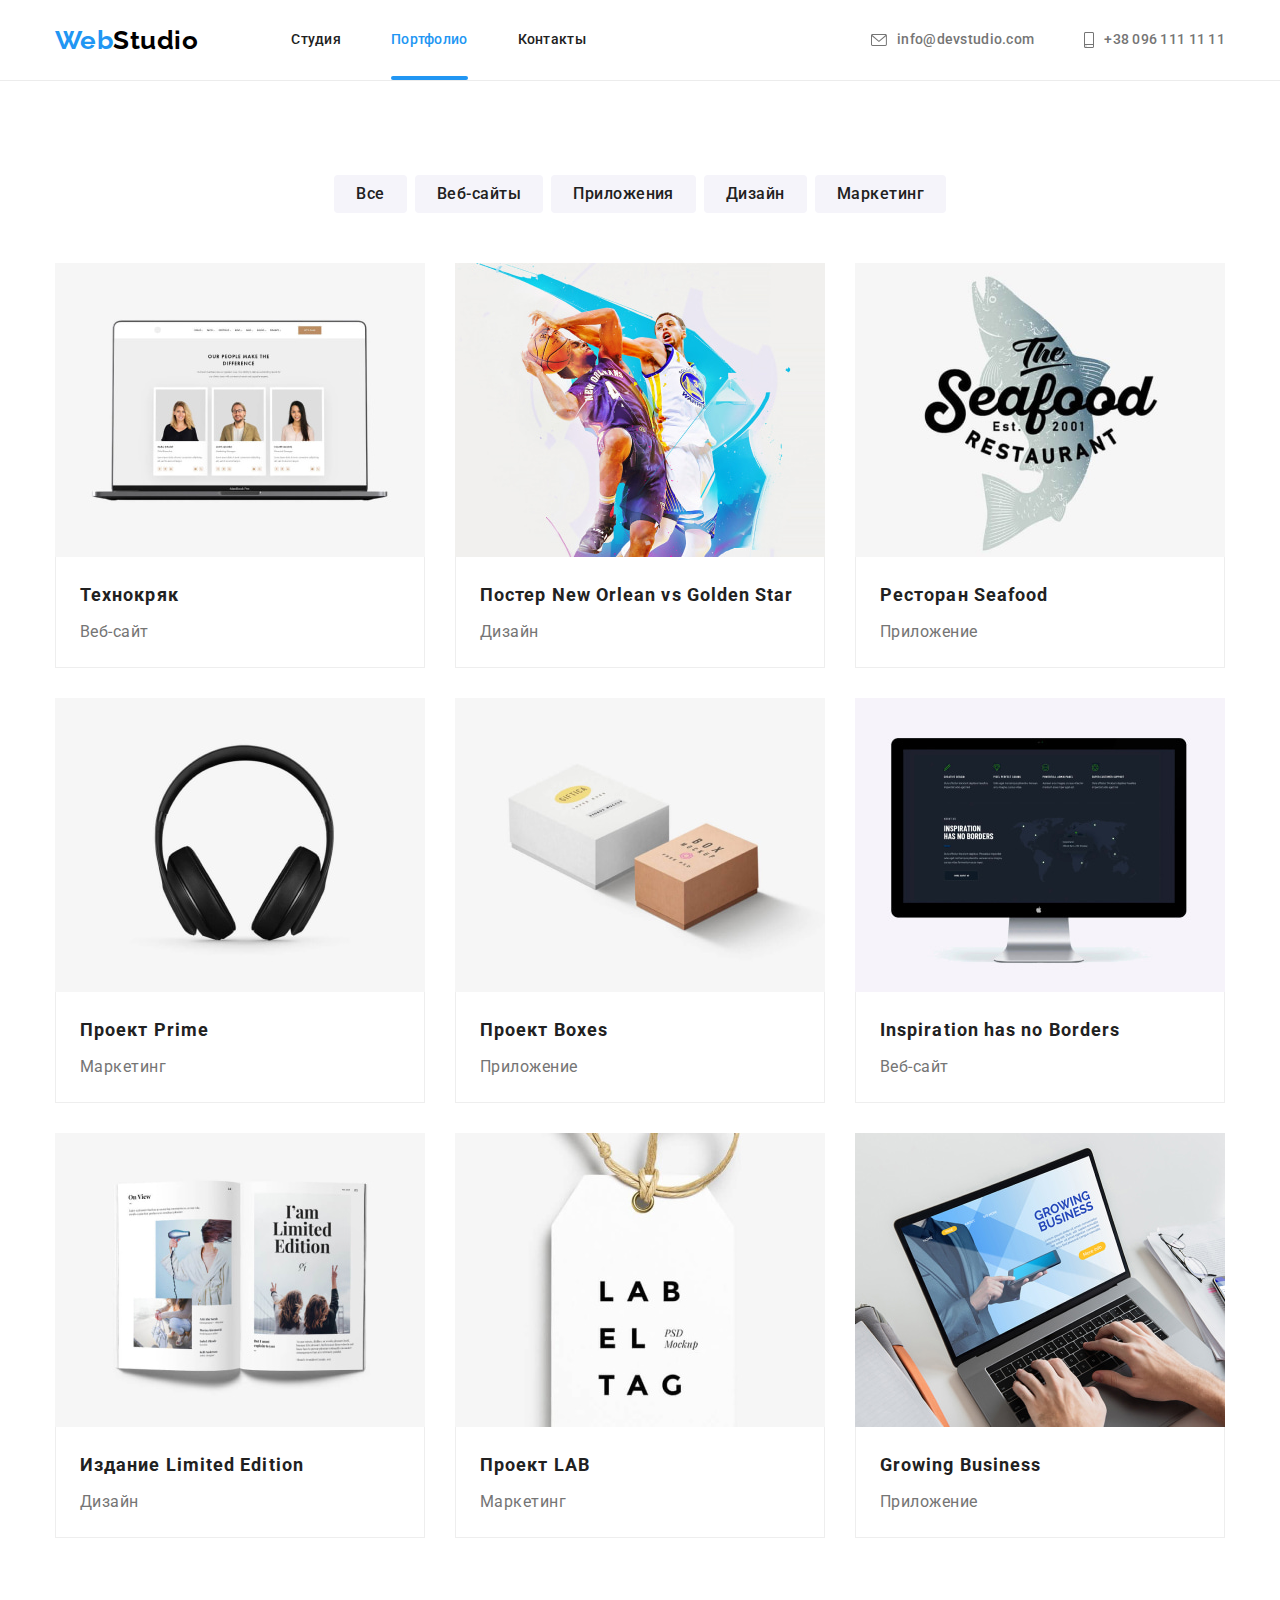
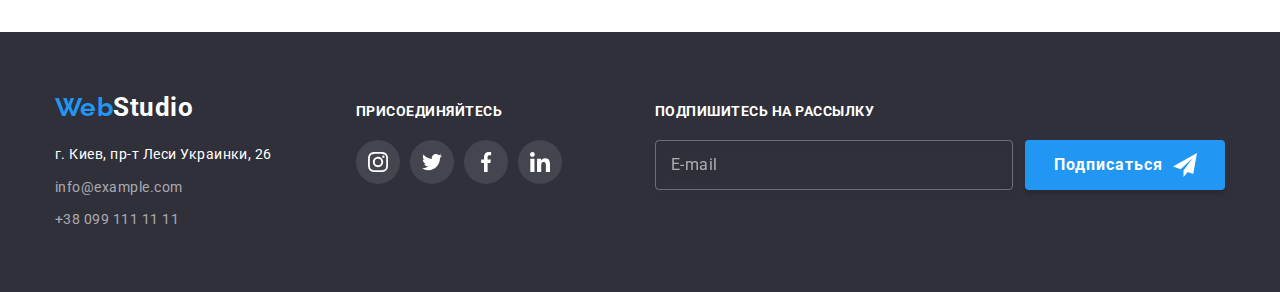
==== portfolio.html @ ecc26e5f "Initial commit" ====
<!DOCTYPE html>
<html lang="ru">

<head>
    <meta charset="UTF-8">
    <meta http-equiv="X-UA-Compatible" content="IE=edge">
    <meta name="viewport" content="width=device-width, initial-scale=1.0">
    <title>Портфолио</title>
    <link rel="preconnect" href="https://fonts.googleapis.com">
    <link rel="preconnect" href="https://fonts.gstatic.com" crossorigin>
    <link
        href="https://fonts.googleapis.com/css2?family=Raleway:wght@700&family=Roboto:wght@400;500;700;900&display=swap"
        rel="stylesheet">
    <link rel="stylesheet" href="https://cdnjs.cloudflare.com/ajax/libs/modern-normalize/1.1.0/modern-normalize.min.css">
    <link rel="stylesheet" href="./css/styles.css">
</head>

<body>
    <!-- Шапка сайта -->
<header class="page-header">
    <div class="container header-nav">
        <nav class="header-nav">
            <a class="link-logo" href="./index.html"><span class="accent-logo">Web</span><span
                    class="logo">Studio</span></a>

            <ul class="site-nav list">
                <li class="item"><a class="link" href="./index.html">Студия</a></li>
                <li class="item"><a class="link-current" href="./portfolio.html">Портфолио</a></li>
                <li class="item"><a class="link" href="">Контакты</a></li>
            </ul>
        </nav>

        <ul class="contacts-list list">
            <li class="item">
                <a class="contacts" href="mailto:info@devstudio.com"><svg class="icon-mail" width="16" height="12">
                    <use href="./images/icons.svg#mail"></use>
                </svg>info@devstudio.com</a>
            </li>
            <li class="item">
                <a class="contacts" href="tel:+380961111111"><svg class="icon-smartphone" width="10" height="16">
                    <use href="./images/icons.svg#smartphone"></use></svg>+38 096 111 11 11</a>
            </li>
        </ul>
    </div>
</header>

<main>
<section class="section">
    <div class="container">
    <h1 hidden>Портфолио</h1>
    <!-- Фильтр -->
    <ul class="filters list">
        <li class="item">
            <button type="button" class="items-btn">Все</button>
        </li>
        <li class="item">
            <button type="button" class="items-btn">Веб-сайты</button>
        </li>
        <li class="item">
            <button type="button" class="items-btn">Приложения</button>
        </li>
        <li class="item">
            <button type="button" class="items-btn">Дизайн</button>
        </li>
        <li class="item">
            <button type="button" class="items-btn">Маркетинг</button>
        </li>
    </ul>
    <!-- Портфолио -->
    <ul class="portfolio list">
    <li class="portfolio-item"> 
        <a class="portfolio-link link" href="">
            <div class="product-thumb">
          <img class="picture" src="./images/techokryak.jpg" alt="Фото команды специалистов" width="370" height="294">
          <div class="portfolio-description">
          <p class="portfolio-thumb">Ресурс предлагает комплексные предложения с разным уровнем функционала и сервисов. Все это
            позволит посетителю получить исчерпывающие сведения о компании или частном лице.</p>
        </div>
        </div>
            <div class="portfolio-part">
         <h2 class="headline">Технокряк</h2>
         <p class="list-block">Веб-сайт</p> 
        </div>
        
        </a>
    
    </li>
    
    <li class="portfolio-item">
        <a class="portfolio-link link" href="">
            <div class="product-thumb">
         <img class="picture" src="./images/poster.jpg" alt="Баскетболист пытается забрать мяч у противника" width="370" height="294">
        <div class="portfolio-description">
         <p class="portfolio-thumb">Ресурс предлагает комплексные предложения с разным уровнем функционала и сервисов. Все это
            позволит посетителю получить исчерпывающие сведения о компании или частном лице.</p>
        </div>
        </div>
        <div class="portfolio-part">
        <h2 class="headline">Постер New Orlean vs Golden Star</h2>
        <p class="list-block">Дизайн</p>
        </div>
        </a>
    </li>

    <li class="portfolio-item">
         <a class="portfolio-link link" href="">
            <div class="product-thumb">
          <img class="picture" src="./images/seafood.jpg" alt="Логотип ресторана" width="370" height="294">
        <div class="portfolio-description">
          <p class="portfolio-thumb">Ресурс предлагает комплексные предложения с разным уровнем функционала и сервисов. Все это
            позволит посетителю получить исчерпывающие сведения о компании или частном лице.</p>
        </div>
        </div>
          <div class="portfolio-part">
        <h2 class="headline">Ресторан Seafood</h2>
    <p class="list-block">Приложение</p>
    </div>
    </a>
      </li>

    <li class="portfolio-item">
       <a class="portfolio-link link" href="">
        <div class="product-thumb">
           <img class="picture" src="./images/prime.jpg" alt="Наушники" width="370" height="294">
    <div class="portfolio-description">
           <p class="portfolio-thumb">Ресурс предлагает комплексные предложения с разным уровнем функционала и сервисов. Все это
        позволит посетителю получить исчерпывающие сведения о компании или частном лице.</p>
    </div>
    </div>
    <div class="portfolio-part">
    <h2 class="headline">Проект Prime</h2>
    <p class="list-block">Маркетинг</p>
    </div>
    </a>
    </li>

    <li class="portfolio-item">
       <a class="portfolio-link link" href="">
            <div class="product-thumb">
           <img class="picture" src="./images/boxes.jpg" alt="Две коробки белая и коричневая" width="370" height="294">
    <div class="portfolio-description">
           <p class="portfolio-thumb">Ресурс предлагает комплексные предложения с разным уровнем функционала и сервисов. Все это
        позволит посетителю получить исчерпывающие сведения о компании или частном лице.</p>
    </div>
    </div>
           <div class="portfolio-part">
    <h2 class="headline">Проект Boxes</h2>
    <p class="list-block">Приложение</p>
    </div>
    </a>
    </li>

    <li class="portfolio-item">
       <a class="portfolio-link link" href="">
        <div class="product-thumb">
        <img class="picture" src="./images/inspiration.jpg" alt="Монитор компьютера" width="370" height="294">
        <div class="portfolio-description">
        <p class="portfolio-thumb">Ресурс предлагает комплексные предложения с разным уровнем функционала и сервисов. Все это
            позволит посетителю получить исчерпывающие сведения о компании или частном лице.</p>
        </div>
        </div>
        <div class="portfolio-part">
        <h2 class="headline">Inspiration has no Borders</h2>
    <p class="list-block">Веб-сайт</p>
    </div>
    </a>
    </li>

    <li class="portfolio-item">
      <a class="portfolio-link link" href="">
        <div class="product-thumb">
    <img class="picture" src="./images/edition.jpg" alt="Разворот журнала ограниченного тиража" width="370" height="294">
    <div class="portfolio-description">
    <p class="portfolio-thumb">Ресурс предлагает комплексные предложения с разным уровнем функционала и сервисов. Все это
        позволит посетителю получить исчерпывающие сведения о компании или частном лице.</p>
    </div>
    </div>
    <div class="portfolio-part">
    <h2 class="headline">Издание Limited Edition</h2>
    <p class="list-block">Дизайн</p>
    </div>
    </a>
    </li>

    <li class="portfolio-item">
         <a class="portfolio-link link" href="">
        <div class="product-thumb">
          <img class="picture" src="./images/lab.jpg" alt="Бирка с названием проекта" width="370" height="294">
          <div class="portfolio-description">
          <p class="portfolio-thumb">Ресурс предлагает комплексные предложения с разным уровнем функционала и сервисов. Все это
            позволит посетителю получить исчерпывающие сведения о компании или частном лице.</p>
        </div>
        </div>
          <div class="portfolio-part">
          <h2 class="headline">Проект LAB</h2>
          <p class="list-block">Маркетинг</p>
        </div>
       </a>
    </li>

    <li class="portfolio-item">
       <a class="portfolio-link link" href="">
            <div class="product-thumb">
           <img class="picture" src="./images/business.jpg" alt="Работа с ноутбуком" width="370" height="294">
    <div class="portfolio-description">
           <p class="portfolio-thumb">Ресурс предлагает комплексные предложения с разным уровнем функционала и сервисов. Все это
        позволит посетителю получить исчерпывающие сведения о компании или частном лице.</p>
    </div>
    </div>
           <div class="portfolio-part">
           <h2 class="headline">Growing Business</h2>
    <p class="list-block">Приложение</p>
    </div>
    </a>
    </li>
</ul>
</div>
</section>
</main>

    <!--Футер-->
<footer class="footer">
    <div class="footer-list container">
        <div class="footer-nav">
            <a class="link-logo logotype" href="./index.html"><span class="accent-logo">Web</span><span
                    class="footer-logo">Studio</span></a>

            <address class="location">
                <p class="address">г. Киев, пр-т Леси Украинки, 26</p>
                <ul class="footer-item list">
                    <li class="item">
                        <a class="footer-contacts" href="mailto:info@example.com">info@example.com</a>
                    </li>
                    <li class="item">
                        <a class="footer-contacts" href="tel:+380991111111">+38 099 111 11 11</a>
                    </li>
                </ul>
            </address>
        </div>
        <div class="footer-icon">
            <h3 class="page-subtitle more">Присоединяйтесь</h3>
            <ul class="socials-footer list">
                <li class="item"><a class="icon-link" href=""><svg class="icon" width="20" height="20">
                            <use href="./images/icons.svg#instagram"></use>
                        </svg></a></li>
                <li class="item"><a class="icon-link" href=""><svg class="icon" width="20" height="20">
                            <use href="./images/icons.svg#twitter"></use>
                        </svg></a></li>
                <li class="item"><a class="icon-link" href=""><svg class="icon" width="20" height="20">
                            <use href="./images/icons.svg#facebook"></use>
                        </svg></a></li>
                <li class="item"><a class="icon-link" href=""><svg class="icon" width="20" height="20">
                            <use href="./images/icons.svg#linkedin"></use>
                        </svg></a></li>
            </ul>
        </div>
        <div>
            <h3 class="page-subtitle more">Подпишитесь на рассылку</h3>
            <form class="subscribe-form">
                <label for="mail"></label>
                <input class="subscribe-input" type="email" name="email" id="mail" placeholder="E-mail">
                <button class="btn-subscribe" type="submit">Подписаться<svg class="icon-send" width="24" height="24">
                        <use href="./images/icons.svg#send"></use>
                    </svg></button>
            </form>
        </div>
    </div>
</footer>

</body>
</html>
---- css/styles.css ----
:root {
  /* Цвета макета */
  --primary-text-color: #757575;
  --accent-color: #2196f3;
  --logo-color: #000000;
  --secondary-color: #212121;
  --primary-white-color: #ffffff;
  --contacts-color: rgba(255, 255, 255, 0.6);
  --bgc-btn: #188ce8;
  --color-bg-btn-section: #f5f4fa;
  --color-bg: #2f303a;
  --color-border-header: #ececec;
  --portfolio-card-border: #eeeeee;
  --gradient-hero: rgba(47, 48, 58, 0.4);
  --bgc-hero: #c4c4c4;
  --color-icons: #afb1b8;
  --bgc-footer-icon: rgba(255, 255, 255, 0.1);
  --works-list-overlay: rgba(47, 48, 58, 0.8);
  --backdrop: rgba(0, 0, 0, 0.2);
  --portfolio-overlay: rgba(33, 150, 243, 0.9);
  --cubic: cubic-bezier(0.4, 0, 0.2, 1);
  --btn-border: rgba(0, 0, 0, 0.1);
  --color-placeholder: rgba(117, 117, 117, 0.5);
  /* Шрифты макета */
  --primary-font: Roboto, sans-serif;
  --secondary-font: Raleway, sans-serif;
}

body {
  background-color: var(--primary-white-color);
  color: var(--primary-text-color);
  font-family: var(--primary-font);
  letter-spacing: 0.03em;
}

.list {
  padding: 0;
  margin: 0;

  list-style: none;
}

h1,
h2,
h3,
h4,
h5,
h6,
p,
ul {
  margin-top: 0;
}

.container {
  width: 1200px;
  padding-left: 15px;
  padding-right: 15px;

  margin-left: auto;
  margin-right: auto;
}

.header-nav {
  display: flex;
  align-items: center;
}

.section {
  padding-top: 94px;
  padding-bottom: 94px;
}
/* рамка для шапки страницы */
.page-header {
  border-bottom: 1px solid var(--color-border-header);
}

/* Логотип в шапке */
.accent-logo,
.logo {
  color: var(--accent-color);
  font-family: var(--secondary-font);
  font-weight: 700;
  font-size: 26px;
  line-height: 1.19;

  transition: color 250ms var(--cubic);
}

.accent-logo:hover,
.accent-logo:focus {
  color: var(--logo-color);
}

.logo {
  color: var(--logo-color);
}

.logo:hover,
.logo:focus {
  color: var(--accent-color);
}

.link-logo,
.link {
  text-decoration: none;
}

/* Навигация сайта */
.site-nav {
  display: flex;
  margin-left: 93px;
}

.site-nav .item:not(:last-child) {
  margin-right: 50px;
}

.site-nav .link,
.site-nav .link-current {
  display: block;
  padding-top: 32px;
  padding-bottom: 32px;

  transition: color 250ms var(--cubic);
}

.site-nav .link,
.site-nav .link-current,
.contacts {
  color: var(--secondary-color);

  font-weight: 500;
  font-size: 14px;
  line-height: 1.14;
  letter-spacing: 0.02em;
  text-decoration: none;
}

.site-nav .link:hover,
.site-nav .link:focus {
  color: var(--accent-color);
}

.site-nav .link-current {
  color: var(--accent-color);
}

.site-nav .link-current:hover,
.site-nav .link-current:focus {
  color: var(--secondary-color);
}

.link-current {
  position: relative;
}
.link-current::after {
  content: '';
  position: absolute;
  left: 0;
  bottom: 0;

  width: 100%;
  height: 4px;
  background-color: var(--accent-color);
  border-radius: 2px;
}

/* Контакты */
.contacts-list {
  display: flex;
  margin-left: auto;
}

.contacts-list .item:not(:last-child) {
  margin-right: 50px;
}

.contacts {
  display: flex;
  align-items: center;
  padding-top: 32px;
  padding-bottom: 32px;

  color: var(--primary-text-color);

  transition: color 250ms var(--cubic);
}

.contacts:hover,
.contacts:focus {
  color: var(--accent-color);
  fill: var(--accent-color);
}

.icon-mail,
.icon-smartphone {
  margin-right: 10px;
  fill: currentColor;
}

/* Герой */

.hero {
  max-width: 1600px;
  height: 600px;
  margin-left: auto;
  margin-right: auto;
  background-image: linear-gradient(
      to right,
      var(--gradient-hero),
      var(--gradient-hero)
    ),
    url('../images/hero.jpg');
  background-repeat: no-repeat;
  background-position: center;
  background-size: cover;

  padding-top: 200px;
  padding-bottom: 200px;
  text-align: center;
  background-color: var(--bgc-hero);
}

.page-caption {
  margin-bottom: 30px;

  color: var(--primary-white-color);
  font-weight: 900;
  font-size: 44px;
  line-height: 1.36;
  text-align: center;
  letter-spacing: 0.06em;
  text-transform: uppercase;
}

/* Кнопки*/
.primary-button,
.btn-subscribe,
.btn-send {
  display: inline-block;
  min-width: 200px;
  border: 0;
  padding: 10px 32px;
  box-shadow: 0px 4px 4px rgba(0, 0, 0, 0.15);
  border-radius: 4px;
  color: var(--primary-white-color);

  font-family: var(--primary-font);
  font-weight: 700;
  font-size: 16px;
  line-height: 1.88;
  letter-spacing: 0.06em;
  background-color: var(--accent-color);
  cursor: pointer;

  transition: background-color 250ms var(--cubic);
}

.primary-button:hover,
.primary-button:focus,
.btn-subscribe:hover,
.btn-subscribe:focus,
.btn-send:hover,
.btn-send:focus {
  background-color: var(--bgc-btn);
}

.btn-subscribe,
.btn-send {
  display: flex;
  align-items: center;
  justify-content: center;

  padding: 10px 28px 10px 29px;
}

.btn-send {
  padding: 10px 55px 10px 56px;
  margin-right: auto;
  margin-left: auto;
}

.icon-send {
  margin-left: 10px;
}
/* Модальное окно */
.backdrop {
  position: fixed;
  top: 0;
  left: 0;
  width: 100%;
  height: 100%;
  background-color: var(--backdrop);
  opacity: 1;

  transition: opacity 250ms var(--cubic);
}

.backdrop.is-hidden {
  opacity: 0;
  pointer-events: none;
  visibility: hidden;
  transition: opacity 250ms var(--cubic);
}

.backdrop.is-hidden .modal {
  transform: translate(-50%, -50%) scale(0.5);
}

.modal {
  position: absolute;
  top: 50%;
  left: 50%;
  padding: 40px;
  min-width: 528px;
  min-height: 581px;
  background-color: var(--primary-white-color);
  box-shadow: 0px 1px 3px rgba(0, 0, 0, 0.12), 0px 1px 1px rgba(0, 0, 0, 0.14),
    0px 2px 1px rgba(0, 0, 0, 0.2);
  border-radius: 4px;

  visibility: visible;
  transform: translate(-50%, -50%) scale(1);
  transition: transform 250ms var(--cubic);
}

.btn-close {
  position: absolute;
  top: 8px;
  right: 8px;
  display: flex;
  background-color: var(--primary-white-color);
  padding: 5px;
  border: 1px solid var(--btn-border);
  border-radius: 50%;
  cursor: pointer;
  fill: var(--logo-color);
  transition: fill 250ms var(--cubic);
}
.btn-close:hover,
.btn-close:focus {
  fill: var(--accent-color);
}
/* Форма в модальном  окне */

.modal-title {
  margin-bottom: 12px;
  font-weight: 700;
  font-size: 20px;
  line-height: 1.15;
  text-align: center;
  color: var(--secondary-color);
}
.form {
  width: 448px;
  margin-left: auto;
  margin-right: auto;
}
.form-input,
.comment {
  padding: 10px 11px 10px 41px;
  border: 1px solid rgba(33, 33, 33, 0.2);
  border-radius: 4px;
  outline: none;

  transition: border-color 250ms var(--cubic);
}
.comment {
  resize: none;
  padding: 12px 16px;
}

.comment::placeholder {
  font-size: 12px;
  line-height: 1.17;
  letter-spacing: 0.01em;
  color: var(--color-placeholder);
}

.form-field {
  position: relative;
  display: flex;
  flex-direction: column;
  margin-bottom: 10px;
}

.form .form-field:nth-child(4) {
  margin-bottom: 20px;
}
.icon-modal {
  position: absolute;
  top: 50%;
  left: 12px;
  fill: var(--secondary-color);
  transition: fill 250ms var(--cubic);
}

.form-input:focus ~ .icon-modal {
  fill: var(--accent-color);
}

.form-input:focus,
.comment:focus {
  border-color: var(--accent-color);
}
.form-label {
  margin-bottom: 4px;
  font-size: 12px;
  line-height: 1.17;
  letter-spacing: 0.01em;
}

.form-check {
  margin-bottom: 30px;
  font-size: 14px;
  line-height: 1.71;
}
.link-contract {
  color: var(--accent-color);
  margin-left: 4px;
}

/* Оформление чекбокса */
.checkbox {
  width: 1px;
  height: 1px;
  margin: -1px;
  border: 0;
  padding: 0;
  clip: rect(0 0 0 0);
  overflow: hidden;
}

.check-bgc {
  display: inline-block;
  width: 16px;
  height: 15px;
  margin-right: 7px;
  border: 2px solid var(--secondary-color);
  border-radius: 2px;
  transition: background-color 250ms var(--cubic);
}
.label-check {
  position: relative;
  display: flex;
  align-items: center;
  justify-content: center;
  cursor: pointer;
}
.icon-check {
  position: absolute;
  top: 4px;
  left: 10px;
  visibility: hidden;
}

.checkbox:checked + .check-bgc {
  border-color: var(--accent-color);
  background-color: var(--accent-color);
  border-radius: 2px;
}

.checkbox:checked ~ .icon-check {
  visibility: visible;
}
/* Наши особенности */
.feature-list {
  display: flex;
}
.feature-list > .item {
  width: 270px;
}
.icon-list {
  display: flex;
  align-items: center;
  justify-content: center;
  width: 270px;
  height: 120px;

  background-color: var(--color-bg-btn-section);
  margin-bottom: 30px;
}
.feature-list .item:not(:last-child) {
  margin-right: 30px;
}

.page-subtitle,
.thumb {
  margin-bottom: 10px;

  color: var(--secondary-color);
  font-weight: 700;
  font-size: 14px;
  line-height: 1.14;
  text-transform: uppercase;
}

.text {
  margin-top: 0;
  margin-bottom: 0;

  font-size: 14px;
  line-height: 1.71;
}

/* Наша сфера деятельности */
.works {
  padding-top: 0;
}

.works-list {
  display: flex;
}

.works-list .item:not(:last-child) {
  margin-right: 30px;
}

.images {
  display: block;
  width: 100%;
}

.page-subject {
  margin-bottom: 50px;

  color: var(--secondary-color);

  font-weight: 700;
  font-size: 36px;
  line-height: 1.17;
  text-align: center;
}

.works-list > .item {
  position: relative;
}
.work-desc {
  display: inline-block;
  content: '';
  position: absolute;
  bottom: 0;
  left: 0;
  width: 100%;
  min-height: 70px;
  background-color: var(--works-list-overlay);
}

.thumb {
  position: absolute;
  bottom: 27px;
  left: 0;
  right: 0;
  margin-bottom: 0;
  color: var(--primary-white-color);
  text-align: center;
}
/* Наша команда */
.team-list {
  display: flex;
}
.team-list > .item {
  box-shadow: 0px 1px 3px rgba(0, 0, 0, 0.12), 0px 1px 1px rgba(0, 0, 0, 0.14),
    0px 2px 1px rgba(0, 0, 0, 0.2);
  border-radius: 0px 0px 4px 4px;
  background-color: var(--primary-white-color);
}

.team-list .item:not(:last-child) {
  margin-right: 30px;
}

.photo {
  display: block;
  width: 100%;
}

.team {
  background-color: var(--color-bg-btn-section);
}

.section-team {
  margin-bottom: 10px;
  color: var(--secondary-color);

  font-weight: 500;
  font-size: 16px;
  line-height: 1.19;
  text-align: center;
}

.aside-team {
  font-size: 16px;
  line-height: 1.19;
  text-align: center;
}

.team-card {
  padding-top: 30px;
  padding-bottom: 30px;
}

.social-link {
  display: flex;
  align-items: center;
  justify-content: center;
}

.social-link .item:not(:last-child) {
  margin-right: 10px;
}

.socials {
  display: flex;
  align-items: center;
  justify-content: center;
  width: 44px;
  height: 44px;
  border-radius: 50%;
  background-color: var(--primary-white-color);
  color: var(--color-icons);

  transition: color 250ms var(--cubic), background-color 250ms var(--cubic);
}

.socials:hover,
.socials:focus {
  color: var(--primary-white-color);
  background-color: var(--accent-color);
}
.social-icon {
  fill: currentColor;
}
/* Клиенты */
.clients {
  display: flex;
}
.clients-item:not(:last-child) {
  margin-right: 30px;
}

.client-link {
  display: flex;
  align-items: center;
  justify-content: center;
  width: 170px;
  height: 92px;
  border: 1px solid var(--color-icons);
  border-radius: 4px;
  color: var(--color-icons);

  transition: color 250ms var(--cubic), border 250ms var(--cubic);
}

.client-link:hover,
.client-link:focus {
  color: var(--accent-color);
  border: 1px solid var(--accent-color);
}
.client-logo {
  fill: currentColor;
}

/* Футер */
.footer-list {
  display: flex;
  align-items: baseline;
}

/* Логотип в футере */
.footer {
  padding-top: 60px;
  padding-bottom: 60px;

  background-color: var(--color-bg);
}

.logotype {
  display: inline-block;
  margin-bottom: 20px;
}

.footer-logo {
  color: var(--primary-white-color);

  font-weight: 700;
  font-size: 26px;
  line-height: 1.19;

  transition: color 250ms var(--cubic);
}

.footer-logo:hover,
.footer-logo:focus {
  color: var(--accent-color);
}

/* Адрес */
.location {
  margin-right: 70px;
  min-width: 231px;
  color: var(--primary-white-color);
  font-style: normal;
  font-size: 14px;
  line-height: 1.71;
}
.address {
  margin-bottom: 9px;
}

/* Почта и телефон */
.footer-item .item:not(:last-child) {
  margin-bottom: 9px;
}

.footer-contacts {
  color: var(--contacts-color);
  font-style: normal;
  font-size: 14px;
  line-height: 1.71;
  text-decoration: none;

  transition: color 250ms var(--cubic);
}

.footer-contacts:hover,
.footer-contacts:focus {
  color: var(--accent-color);
}

/* Соцсети в футере */

.more {
  color: var(--primary-white-color);
  margin-bottom: 20px;
}
.socials-footer {
  display: flex;
  align-items: center;
  justify-content: center;
}
.socials-footer .item:not(:last-child) {
  margin-right: 10px;
}
.socials-footer .item {
  margin-right: 93px;
}
.icon-link {
  display: flex;
  align-items: center;
  justify-content: center;
  width: 44px;
  height: 44px;
  border-radius: 50%;
  background-color: var(--bgc-footer-icon);
  color: var(--primary-white-color);

  transition: background-color 250ms var(--cubic);
}
.icon-link:hover,
.icon-link:focus {
  background-color: var(--accent-color);
}

.icon {
  fill: currentColor;
}

/* Форма подписки на рассылку  */
.subscribe-form {
  display: flex;
  align-items: center;
  justify-content: center;
}

.subscribe-input {
  width: 358px;
  padding: 14px 15px;
  margin-right: 12px;
  border: 1px solid rgba(255, 255, 255, 0.3);
  filter: drop-shadow(0px 4px 4px rgba(0, 0, 0, 0.15));
  border-radius: 4px;
  background-color: transparent;
  outline: none;

  transition: border-color 250ms var(--cubic);
}
.subscribe-input:focus {
  border-color: var(--accent-color);
}
.subscribe-input,
.subscribe-input::placeholder {
  font-size: 16px;
  line-height: 1.25;
  color: var(--contacts-color);
  letter-spacing: 0.03em;
}

/* Страница Портфолио */
/* Фильтр*/
.filters {
  display: flex;
  justify-content: center;
  margin-bottom: 50px;
}

.filters .item:not(:last-child) {
  margin-right: 8px;
}

.items-btn {
  display: inline-block;
  padding: 6px 22px;
  min-width: 73px;
  border: 0;
  border-radius: 4px;

  color: var(--secondary-color);
  background-color: var(--color-bg-btn-section);
  font-family: inherit;
  font-weight: 500;
  font-size: 16px;
  line-height: 1.62;
  letter-spacing: 0.03em;
  cursor: pointer;

  transition: background-color 250ms var(--cubic), color 250ms var(--cubic),
    box-shadow 250ms var(--cubic);
}

.items-btn:hover,
.items-btn:focus {
  color: var(--primary-white-color);
  background-color: var(--bgc-btn);
  box-shadow: 0px 3px 1px rgba(0, 0, 0, 0.1), 0px 1px 2px rgba(0, 0, 0, 0.08),
    0px 2px 2px rgba(0, 0, 0, 0.12);
}

/* Контент портфолио */

.portfolio {
  display: flex;
  flex-wrap: wrap;
}

.portfolio-item {
  width: 370px;
  margin-right: 30px;
}

.portfolio-item:nth-child(3n) {
  margin-right: 0;
}
.portfolio-link {
  display: block;
  transition: box-shadow 250ms var(--cubic);
}

.portfolio-link:hover,
.portfolio-link:focus {
  box-shadow: 0px 1px 1px rgba(0, 0, 0, 0.12), 0px 4px 4px rgba(0, 0, 0, 0.06),
    1px 4px 6px rgba(0, 0, 0, 0.16);
}

.picture {
  display: block;
  width: 100%;
}

.headline {
  margin-bottom: 4px;

  color: var(--secondary-color);
  font-weight: 700;
  font-size: 18px;
  line-height: 2;
  letter-spacing: 0.06em;
}

.list-block {
  margin-bottom: 0;

  color: var(--primary-text-color);
  font-size: 16px;
  line-height: 1.87;
}

.portfolio-item {
  margin-bottom: 30px;
}

.portfolio-item:nth-last-child(-n + 3) {
  margin-bottom: 0;
}

.portfolio-part {
  padding: 20px 24px;
  border-left: 1px solid var(--portfolio-card-border);
  border-right: 1px solid var(--portfolio-card-border);
  border-bottom: 1px solid var(--portfolio-card-border);
}

.product-thumb {
  position: relative;
  overflow: hidden;
}
.portfolio-description {
  display: inline-block;
  content: '';

  position: absolute;
  top: 0;
  left: 0;

  width: 100%;
  height: 100%;
  background-color: var(--portfolio-overlay);

  transform: translateY(100%);
  transition: background-color 250ms var(--cubic), transform 250ms var(--cubic);
}
.portfolio-link:hover .portfolio-description,
.portfolio-link:focus .portfolio-description {
  transform: translateY(0);
}

.portfolio-thumb {
  position: absolute;
  top: 63px;
  left: 24px;

  margin-bottom: 0;
  font-size: 18px;
  line-height: 1.56;
  color: var(--primary-white-color);

  transition: color 250ms var(--cubic);
}
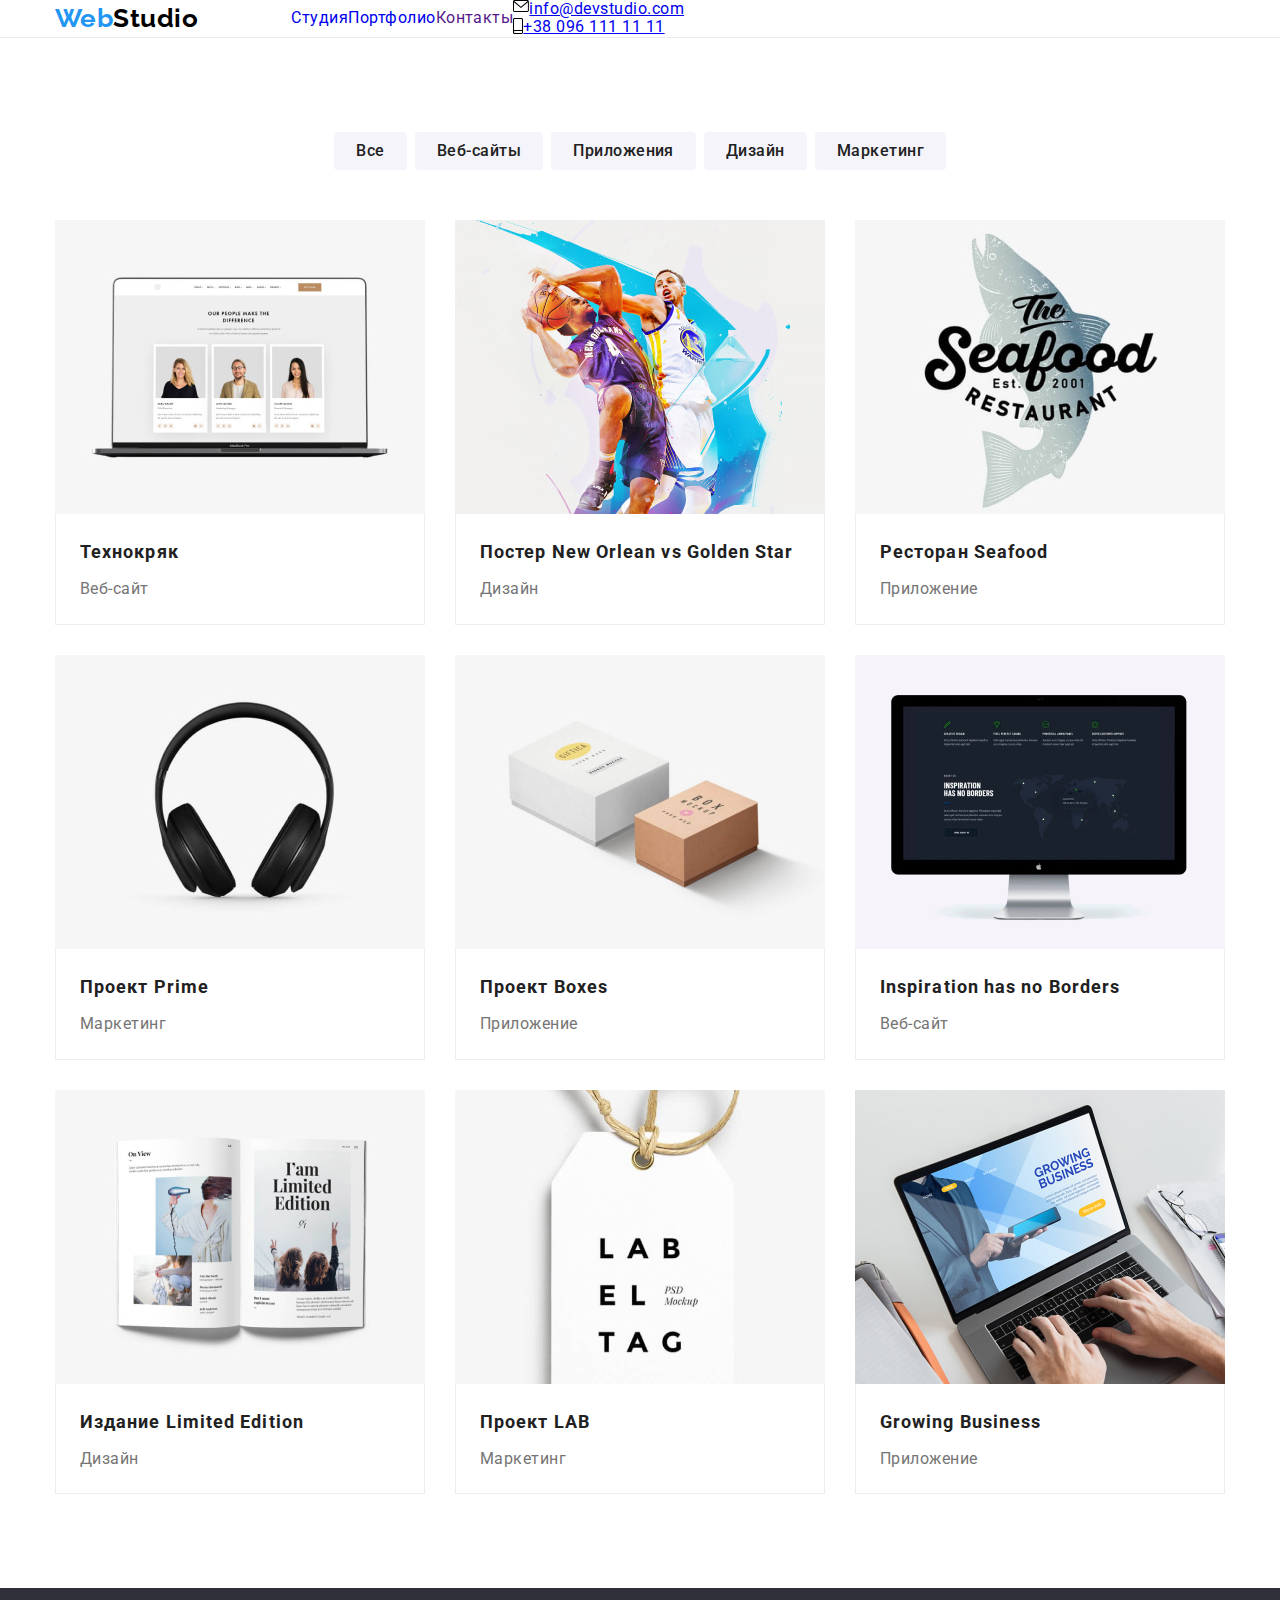
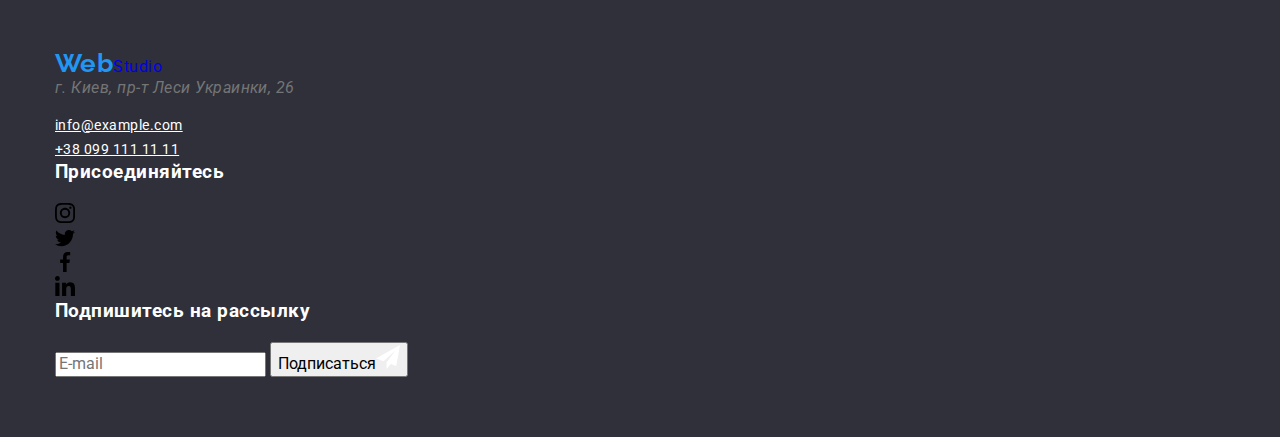
==== commit 2bdf025b: "Додає класи згідно методології БЕМ на стор. Студії" ====
--- a/portfolio.html
+++ b/portfolio.html
@@ -20,12 +20,12 @@
 <header class="page-header">
     <div class="container header-nav">
         <nav class="header-nav">
-            <a class="link-logo" href="./index.html"><span class="accent-logo">Web</span><span
-                    class="logo">Studio</span></a>
+            <a class="logo" href="./index.html"><span class="logo__accent">Web</span><span
+                    class="logo__name">Studio</span></a>
 
             <ul class="site-nav list">
                 <li class="item"><a class="link" href="./index.html">Студия</a></li>
-                <li class="item"><a class="link-current" href="./portfolio.html">Портфолио</a></li>
+                <li class="item"><a class="link link--current" href="./portfolio.html">Портфолио</a></li>
                 <li class="item"><a class="link" href="">Контакты</a></li>
             </ul>
         </nav>
@@ -222,7 +222,7 @@
 <footer class="footer">
     <div class="footer-list container">
         <div class="footer-nav">
-            <a class="link-logo logotype" href="./index.html"><span class="accent-logo">Web</span><span
+            <a class="logo logotype" href="./index.html"><span class="logo__accent">Web</span><span
                     class="footer-logo">Studio</span></a>
 
             <address class="location">
--- a/css/styles.css
+++ b/css/styles.css
@@ -75,8 +75,8 @@
 }
 
 /* Логотип в шапке */
-.accent-logo,
-.logo {
+.logo__accent,
+.logo__name {
   color: var(--accent-color);
   font-family: var(--secondary-font);
   font-weight: 700;
@@ -86,21 +86,21 @@
   transition: color 250ms var(--cubic);
 }
 
-.accent-logo:hover,
-.accent-logo:focus {
+.logo__accent:hover,
+.logo__accent:focus {
   color: var(--logo-color);
 }
 
-.logo {
+.logo__name {
   color: var(--logo-color);
 }
 
-.logo:hover,
-.logo:focus {
+.logo__name:hover,
+.logo__name:focus {
   color: var(--accent-color);
 }
 
-.link-logo,
+.logo,
 .link {
   text-decoration: none;
 }
@@ -111,12 +111,12 @@
   margin-left: 93px;
 }
 
-.site-nav .item:not(:last-child) {
+.site-nav__item:not(:last-child) {
   margin-right: 50px;
 }
 
-.site-nav .link,
-.site-nav .link-current {
+.site-nav__link,
+.site-nav__link--current {
   display: block;
   padding-top: 32px;
   padding-bottom: 32px;
@@ -124,9 +124,9 @@
   transition: color 250ms var(--cubic);
 }
 
-.site-nav .link,
-.site-nav .link-current,
-.contacts {
+.site-nav__link,
+.site-nav__link--current,
+.contacts__link {
   color: var(--secondary-color);
 
   font-weight: 500;
@@ -136,24 +136,24 @@
   text-decoration: none;
 }
 
-.site-nav .link:hover,
-.site-nav .link:focus {
+.site-nav__link:hover,
+.site-nav__link:focus {
   color: var(--accent-color);
 }
 
-.site-nav .link-current {
+.site-nav__link--current {
   color: var(--accent-color);
 }
 
-.site-nav .link-current:hover,
-.site-nav .link-current:focus {
+.site-nav__link--current:hover,
+.site-nav__link--current:focus {
   color: var(--secondary-color);
 }
 
-.link-current {
+.site-nav__link--current {
   position: relative;
 }
-.link-current::after {
+.site-nav__link--current::after {
   content: '';
   position: absolute;
   left: 0;
@@ -166,16 +166,16 @@
 }
 
 /* Контакты */
-.contacts-list {
+.contacts {
   display: flex;
   margin-left: auto;
 }
 
-.contacts-list .item:not(:last-child) {
+.contacts__item:not(:last-child) {
   margin-right: 50px;
 }
 
-.contacts {
+.contacts__link {
   display: flex;
   align-items: center;
   padding-top: 32px;
@@ -186,14 +186,14 @@
   transition: color 250ms var(--cubic);
 }
 
-.contacts:hover,
-.contacts:focus {
+.contacts__link:hover,
+.contacts__link:focus {
   color: var(--accent-color);
   fill: var(--accent-color);
 }
 
-.icon-mail,
-.icon-smartphone {
+.contacts__icon,
+.contacts__icon {
   margin-right: 10px;
   fill: currentColor;
 }
@@ -221,7 +221,7 @@
   background-color: var(--bgc-hero);
 }
 
-.page-caption {
+.hero__title {
   margin-bottom: 30px;
 
   color: var(--primary-white-color);
@@ -234,9 +234,9 @@
 }
 
 /* Кнопки*/
-.primary-button,
-.btn-subscribe,
-.btn-send {
+.hero__button,
+.form-footer__button,
+.form__button {
   display: inline-block;
   min-width: 200px;
   border: 0;
@@ -256,17 +256,17 @@
   transition: background-color 250ms var(--cubic);
 }
 
-.primary-button:hover,
-.primary-button:focus,
-.btn-subscribe:hover,
-.btn-subscribe:focus,
-.btn-send:hover,
-.btn-send:focus {
+.hero__button:hover,
+.hero__button:focus,
+.form-footer__button:hover,
+.form-footer__button:focus,
+.form__button:hover,
+.form__button:focus {
   background-color: var(--bgc-btn);
 }
 
-.btn-subscribe,
-.btn-send {
+.form-footer__button,
+.form__button {
   display: flex;
   align-items: center;
   justify-content: center;
@@ -274,13 +274,13 @@
   padding: 10px 28px 10px 29px;
 }
 
-.btn-send {
+.form__button {
   padding: 10px 55px 10px 56px;
   margin-right: auto;
   margin-left: auto;
 }
 
-.icon-send {
+.form-footer__icon {
   margin-left: 10px;
 }
 /* Модальное окно */
@@ -324,7 +324,7 @@
   transition: transform 250ms var(--cubic);
 }
 
-.btn-close {
+.modal__button {
   position: absolute;
   top: 8px;
   right: 8px;
@@ -337,13 +337,13 @@
   fill: var(--logo-color);
   transition: fill 250ms var(--cubic);
 }
-.btn-close:hover,
-.btn-close:focus {
+.modal__button:hover,
+.modal__button:focus {
   fill: var(--accent-color);
 }
 /* Форма в модальном  окне */
 
-.modal-title {
+.modal__title {
   margin-bottom: 12px;
   font-weight: 700;
   font-size: 20px;
@@ -356,8 +356,8 @@
   margin-left: auto;
   margin-right: auto;
 }
-.form-input,
-.comment {
+.form__input,
+.form__comment {
   padding: 10px 11px 10px 41px;
   border: 1px solid rgba(33, 33, 33, 0.2);
   border-radius: 4px;
@@ -365,29 +365,29 @@
 
   transition: border-color 250ms var(--cubic);
 }
-.comment {
+.form__comment {
   resize: none;
   padding: 12px 16px;
 }
 
-.comment::placeholder {
+.form__comment::placeholder {
   font-size: 12px;
   line-height: 1.17;
   letter-spacing: 0.01em;
   color: var(--color-placeholder);
 }
 
-.form-field {
+.form__field {
   position: relative;
   display: flex;
   flex-direction: column;
   margin-bottom: 10px;
 }
 
-.form .form-field:nth-child(4) {
+.form__field:nth-child(4) {
   margin-bottom: 20px;
 }
-.icon-modal {
+.form__icon {
   position: absolute;
   top: 50%;
   left: 12px;
@@ -395,27 +395,27 @@
   transition: fill 250ms var(--cubic);
 }
 
-.form-input:focus ~ .icon-modal {
+.form__input:focus ~ .form__icon {
   fill: var(--accent-color);
 }
 
-.form-input:focus,
-.comment:focus {
+.form__input:focus,
+.form__comment:focus {
   border-color: var(--accent-color);
 }
-.form-label {
+.form__label {
   margin-bottom: 4px;
   font-size: 12px;
   line-height: 1.17;
   letter-spacing: 0.01em;
 }
 
-.form-check {
+.form__checkbox {
   margin-bottom: 30px;
   font-size: 14px;
   line-height: 1.71;
 }
-.link-contract {
+.form__link-contract {
   color: var(--accent-color);
   margin-left: 4px;
 }
@@ -431,7 +431,7 @@
   overflow: hidden;
 }
 
-.check-bgc {
+.form__checkbox-bgc {
   display: inline-block;
   width: 16px;
   height: 15px;
@@ -440,37 +440,40 @@
   border-radius: 2px;
   transition: background-color 250ms var(--cubic);
 }
-.label-check {
+.form__label-checkbox {
   position: relative;
   display: flex;
   align-items: center;
   justify-content: center;
   cursor: pointer;
 }
-.icon-check {
+.form__icon-checkbox {
   position: absolute;
   top: 4px;
   left: 10px;
   visibility: hidden;
 }
 
-.checkbox:checked + .check-bgc {
+.checkbox:checked + .form__checkbox-bgc {
   border-color: var(--accent-color);
   background-color: var(--accent-color);
   border-radius: 2px;
 }
 
-.checkbox:checked ~ .icon-check {
+.checkbox:checked ~ .form__icon-checkbox {
   visibility: visible;
 }
+
 /* Наши особенности */
-.feature-list {
-  display: flex;
-}
-.feature-list > .item {
+.features__list {
+  display: flex;
+}
+
+.features__item {
   width: 270px;
 }
-.icon-list {
+
+.features__wrapper {
   display: flex;
   align-items: center;
   justify-content: center;
@@ -480,12 +483,15 @@
   background-color: var(--color-bg-btn-section);
   margin-bottom: 30px;
 }
-.feature-list .item:not(:last-child) {
+
+.features__item:not(:last-child) {
   margin-right: 30px;
 }
 
-.page-subtitle,
-.thumb {
+.features__subtitle,
+.works__text,
+.footer-socials__subtitle,
+.form-footer__subtitle {
   margin-bottom: 10px;
 
   color: var(--secondary-color);
@@ -495,7 +501,7 @@
   text-transform: uppercase;
 }
 
-.text {
+.features__text {
   margin-top: 0;
   margin-bottom: 0;
 
@@ -505,23 +511,24 @@
 
 /* Наша сфера деятельности */
 .works {
-  padding-top: 0;
-}
-
-.works-list {
-  display: flex;
-}
-
-.works-list .item:not(:last-child) {
+  padding-bottom: 94px;
+}
+
+.works__list {
+  display: flex;
+}
+
+.works__item:not(:last-child) {
   margin-right: 30px;
 }
 
-.images {
+.works__images {
   display: block;
   width: 100%;
 }
 
-.page-subject {
+.works__subtitle, .team__subtitle, 
+.clients__subtitle {
   margin-bottom: 50px;
 
   color: var(--secondary-color);
@@ -532,10 +539,11 @@
   text-align: center;
 }
 
-.works-list > .item {
+.works__item {
   position: relative;
 }
-.work-desc {
+
+.works__description {
   display: inline-block;
   content: '';
   position: absolute;
@@ -546,7 +554,7 @@
   background-color: var(--works-list-overlay);
 }
 
-.thumb {
+.works__text {
   position: absolute;
   bottom: 27px;
   left: 0;
@@ -556,21 +564,21 @@
   text-align: center;
 }
 /* Наша команда */
-.team-list {
-  display: flex;
-}
-.team-list > .item {
+.team__members {
+  display: flex;
+}
+.team__item {
   box-shadow: 0px 1px 3px rgba(0, 0, 0, 0.12), 0px 1px 1px rgba(0, 0, 0, 0.14),
     0px 2px 1px rgba(0, 0, 0, 0.2);
   border-radius: 0px 0px 4px 4px;
   background-color: var(--primary-white-color);
 }
 
-.team-list .item:not(:last-child) {
+.team__item:not(:last-child) {
   margin-right: 30px;
 }
 
-.photo {
+.team__photo {
   display: block;
   width: 100%;
 }
@@ -579,7 +587,7 @@
   background-color: var(--color-bg-btn-section);
 }
 
-.section-team {
+.team__name {
   margin-bottom: 10px;
   color: var(--secondary-color);
 
@@ -589,28 +597,28 @@
   text-align: center;
 }
 
-.aside-team {
+.team__text {
   font-size: 16px;
   line-height: 1.19;
   text-align: center;
 }
 
-.team-card {
+.team__desc {
   padding-top: 30px;
   padding-bottom: 30px;
 }
 
-.social-link {
+.team__socials {
   display: flex;
   align-items: center;
   justify-content: center;
 }
 
-.social-link .item:not(:last-child) {
+.team__socials-item:not(:last-child) {
   margin-right: 10px;
 }
 
-.socials {
+.team__socials-link {
   display: flex;
   align-items: center;
   justify-content: center;
@@ -623,23 +631,23 @@
   transition: color 250ms var(--cubic), background-color 250ms var(--cubic);
 }
 
-.socials:hover,
-.socials:focus {
+.team__socials-link:hover,
+.team__socials-link:focus {
   color: var(--primary-white-color);
   background-color: var(--accent-color);
 }
-.social-icon {
+.team__socials-icon {
   fill: currentColor;
 }
 /* Клиенты */
-.clients {
-  display: flex;
-}
-.clients-item:not(:last-child) {
+.clients__list {
+  display: flex;
+}
+.clients__item:not(:last-child) {
   margin-right: 30px;
 }
 
-.client-link {
+.clients__link {
   display: flex;
   align-items: center;
   justify-content: center;
@@ -652,17 +660,17 @@
   transition: color 250ms var(--cubic), border 250ms var(--cubic);
 }
 
-.client-link:hover,
-.client-link:focus {
+.clients__link:hover,
+.clients__link:focus {
   color: var(--accent-color);
   border: 1px solid var(--accent-color);
 }
-.client-logo {
+.clients__logo {
   fill: currentColor;
 }
 
 /* Футер */
-.footer-list {
+.footer__container {
   display: flex;
   align-items: baseline;
 }
@@ -675,12 +683,12 @@
   background-color: var(--color-bg);
 }
 
-.logotype {
+.logo--more {
   display: inline-block;
   margin-bottom: 20px;
 }
 
-.footer-logo {
+.logo__label {
   color: var(--primary-white-color);
 
   font-weight: 700;
@@ -690,13 +698,13 @@
   transition: color 250ms var(--cubic);
 }
 
-.footer-logo:hover,
-.footer-logo:focus {
+.logo__label:hover,
+.logo__label:focus {
   color: var(--accent-color);
 }
 
 /* Адрес */
-.location {
+.footer-contacts {
   margin-right: 70px;
   min-width: 231px;
   color: var(--primary-white-color);
@@ -704,16 +712,16 @@
   font-size: 14px;
   line-height: 1.71;
 }
-.address {
+.footer-contacts__address {
   margin-bottom: 9px;
 }
 
 /* Почта и телефон */
-.footer-item .item:not(:last-child) {
+.footer-contacts__item:not(:last-child) {
   margin-bottom: 9px;
 }
 
-.footer-contacts {
+.footer-contacts__link {
   color: var(--contacts-color);
   font-style: normal;
   font-size: 14px;
@@ -723,8 +731,8 @@
   transition: color 250ms var(--cubic);
 }
 
-.footer-contacts:hover,
-.footer-contacts:focus {
+.footer-contacts__link:hover,
+.footer-contacts__link:focus {
   color: var(--accent-color);
 }
 
@@ -734,18 +742,18 @@
   color: var(--primary-white-color);
   margin-bottom: 20px;
 }
-.socials-footer {
+.footer-socials__list {
   display: flex;
   align-items: center;
   justify-content: center;
 }
-.socials-footer .item:not(:last-child) {
+.footer-socials__item:not(:last-child) {
   margin-right: 10px;
 }
-.socials-footer .item {
+.footer-socials__item {
   margin-right: 93px;
 }
-.icon-link {
+.footer-socials__link {
   display: flex;
   align-items: center;
   justify-content: center;
@@ -757,23 +765,23 @@
 
   transition: background-color 250ms var(--cubic);
 }
-.icon-link:hover,
-.icon-link:focus {
+.footer-socials__link:hover,
+.footer-socials__link:focus {
   background-color: var(--accent-color);
 }
 
-.icon {
+.footer-socials__icon {
   fill: currentColor;
 }
 
 /* Форма подписки на рассылку  */
-.subscribe-form {
+.form-footer__subscribe {
   display: flex;
   align-items: center;
   justify-content: center;
 }
 
-.subscribe-input {
+.form-footer__input {
   width: 358px;
   padding: 14px 15px;
   margin-right: 12px;
@@ -785,11 +793,11 @@
 
   transition: border-color 250ms var(--cubic);
 }
-.subscribe-input:focus {
+.form-footer__input:focus {
   border-color: var(--accent-color);
 }
-.subscribe-input,
-.subscribe-input::placeholder {
+.form-footer__input,
+.form-footer__input::placeholder {
   font-size: 16px;
   line-height: 1.25;
   color: var(--contacts-color);
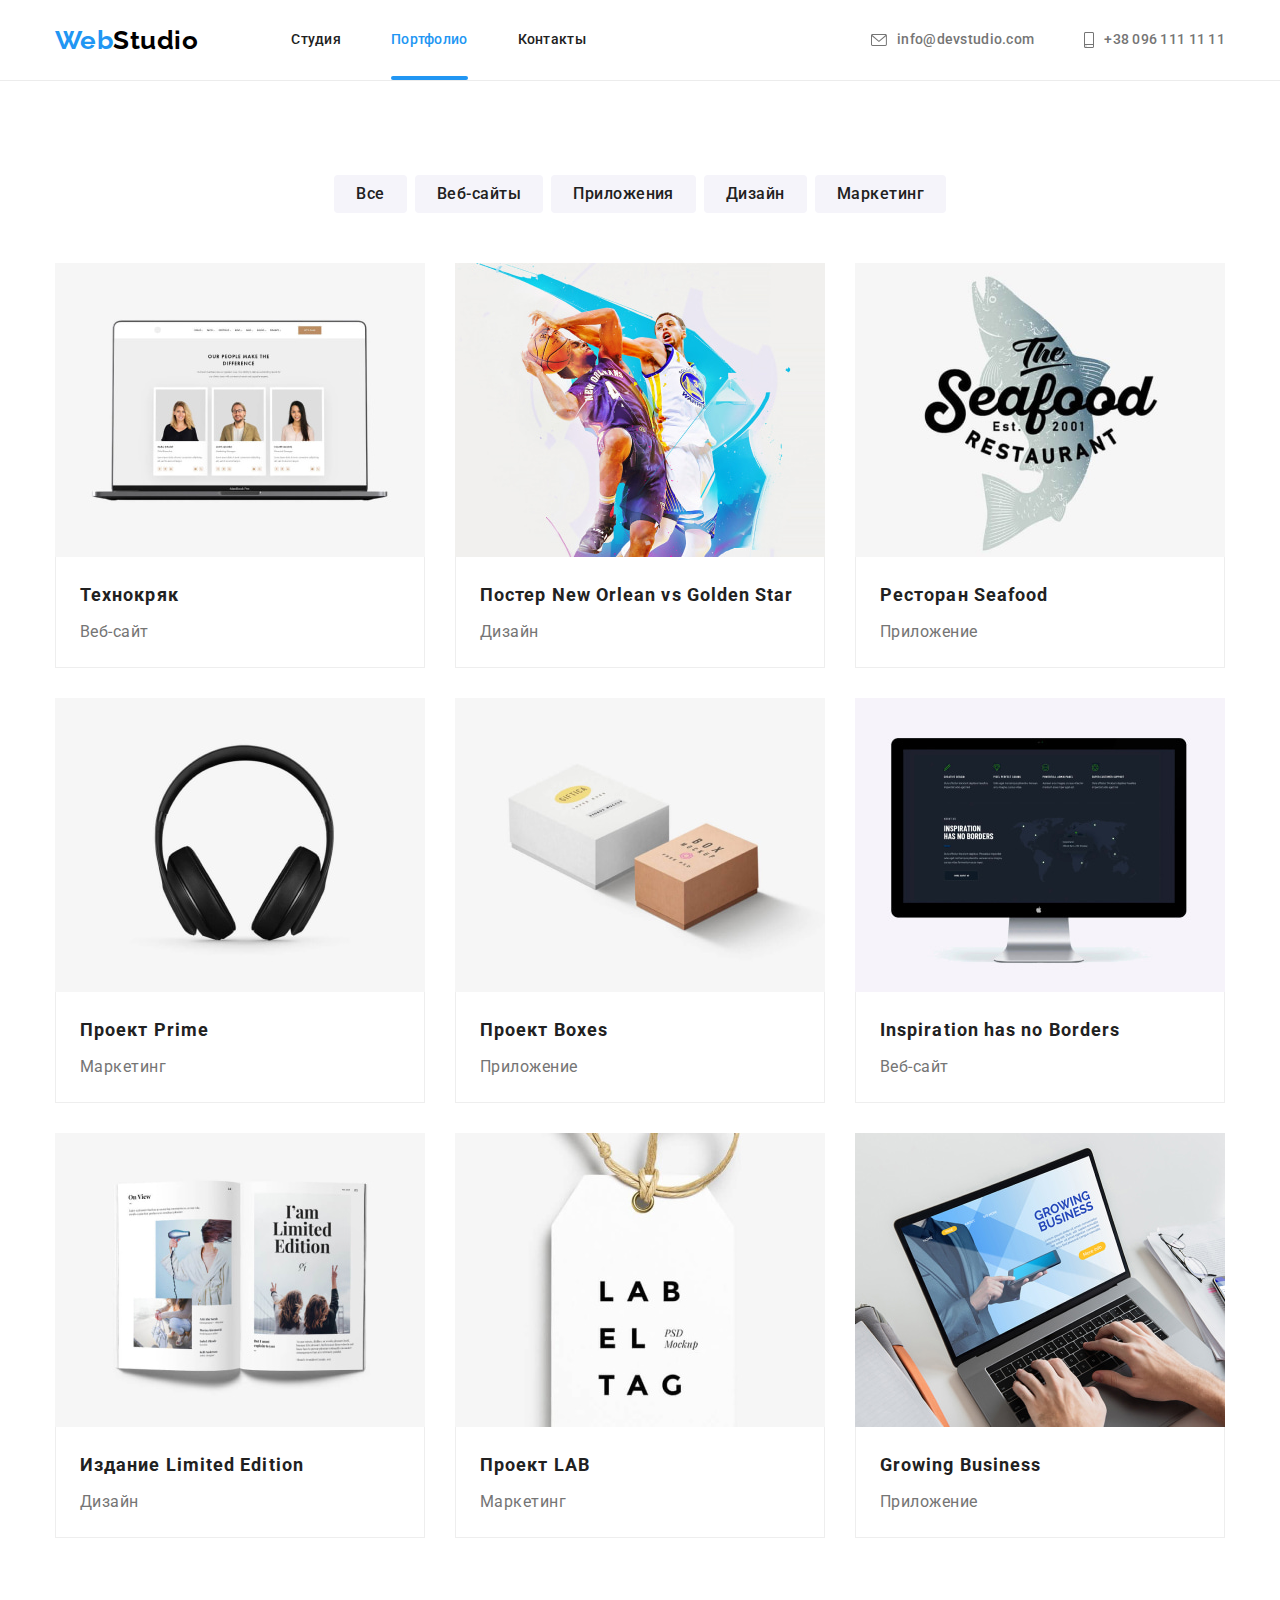
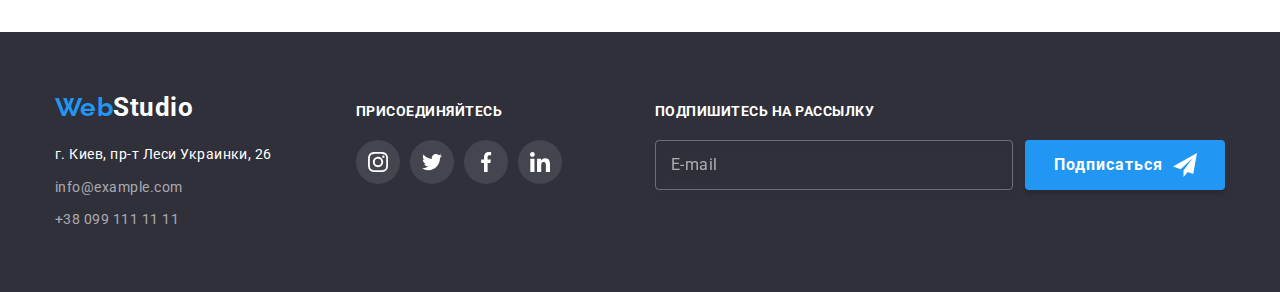
==== commit 17886893: "Додає класи по медології БЕМ на стор.Портфоліо" ====
--- a/portfolio.html
+++ b/portfolio.html
@@ -24,20 +24,20 @@
                     class="logo__name">Studio</span></a>
 
             <ul class="site-nav list">
-                <li class="item"><a class="link" href="./index.html">Студия</a></li>
-                <li class="item"><a class="link link--current" href="./portfolio.html">Портфолио</a></li>
-                <li class="item"><a class="link" href="">Контакты</a></li>
+                <li class="site-nav__item"><a class="site-nav__link" href="./index.html">Студия</a></li>
+                <li class="site-nav__item"><a class="site-nav__link site-nav__link--current" href="./portfolio.html">Портфолио</a></li>
+                <li class="site-nav__item"><a class="site-nav__link" href="">Контакты</a></li>
             </ul>
         </nav>
 
-        <ul class="contacts-list list">
-            <li class="item">
-                <a class="contacts" href="mailto:info@devstudio.com"><svg class="icon-mail" width="16" height="12">
+        <ul class="contacts list">
+            <li class="contacts__item">
+                <a class="contacts__link" href="mailto:info@devstudio.com"><svg class="contacts__icon" width="16" height="12">
                     <use href="./images/icons.svg#mail"></use>
                 </svg>info@devstudio.com</a>
             </li>
-            <li class="item">
-                <a class="contacts" href="tel:+380961111111"><svg class="icon-smartphone" width="10" height="16">
+            <li class="contacts__item">
+                <a class="contacts__link" href="tel:+380961111111"><svg class="contacts__icon" width="10" height="16">
                     <use href="./images/icons.svg#smartphone"></use></svg>+38 096 111 11 11</a>
             </li>
         </ul>
@@ -49,167 +49,165 @@
     <div class="container">
     <h1 hidden>Портфолио</h1>
     <!-- Фильтр -->
-    <ul class="filters list">
-        <li class="item">
-            <button type="button" class="items-btn">Все</button>
-        </li>
-        <li class="item">
-            <button type="button" class="items-btn">Веб-сайты</button>
-        </li>
-        <li class="item">
-            <button type="button" class="items-btn">Приложения</button>
-        </li>
-        <li class="item">
-            <button type="button" class="items-btn">Дизайн</button>
-        </li>
-        <li class="item">
-            <button type="button" class="items-btn">Маркетинг</button>
+    <ul class="filter list">
+        <li class="filter__item">
+            <button type="button" class="filter__button">Все</button>
+        </li>
+        <li class="filter__item">
+            <button type="button" class="filter__button">Веб-сайты</button>
+        </li>
+        <li class="filter__item">
+            <button type="button" class="filter__button">Приложения</button>
+        </li>
+        <li class="filter__item">
+            <button type="button" class="filter__button">Дизайн</button>
+        </li>
+        <li class="filter__item">
+            <button type="button" class="filter__button">Маркетинг</button>
         </li>
     </ul>
     <!-- Портфолио -->
     <ul class="portfolio list">
-    <li class="portfolio-item"> 
-        <a class="portfolio-link link" href="">
-            <div class="product-thumb">
-          <img class="picture" src="./images/techokryak.jpg" alt="Фото команды специалистов" width="370" height="294">
-          <div class="portfolio-description">
-          <p class="portfolio-thumb">Ресурс предлагает комплексные предложения с разным уровнем функционала и сервисов. Все это
-            позволит посетителю получить исчерпывающие сведения о компании или частном лице.</p>
-        </div>
-        </div>
-            <div class="portfolio-part">
-         <h2 class="headline">Технокряк</h2>
-         <p class="list-block">Веб-сайт</p> 
-        </div>
-        
+    <li class="portfolio__item"> 
+        <a class="portfolio__link link" href="">
+            <div class="portfolio__thumb">
+          <img class="portfolio__picture" src="./images/techokryak.jpg" alt="Фото команды специалистов" width="370" height="294">
+          <div class="portfolio__description">
+          <p class="portfolio__text">Ресурс предлагает комплексные предложения с разным уровнем функционала и сервисов. Все это
+            позволит посетителю получить исчерпывающие сведения о компании или частном лице.</p>
+        </div>
+        </div>
+            <div class="portfolio__part">
+         <h2 class="portfolio__subtitle">Технокряк</h2>
+         <p class="portfolio__type">Веб-сайт</p> 
+        </div>
         </a>
+    </li>
     
-    </li>
-    
-    <li class="portfolio-item">
-        <a class="portfolio-link link" href="">
-            <div class="product-thumb">
-         <img class="picture" src="./images/poster.jpg" alt="Баскетболист пытается забрать мяч у противника" width="370" height="294">
-        <div class="portfolio-description">
-         <p class="portfolio-thumb">Ресурс предлагает комплексные предложения с разным уровнем функционала и сервисов. Все это
-            позволит посетителю получить исчерпывающие сведения о компании или частном лице.</p>
-        </div>
-        </div>
-        <div class="portfolio-part">
-        <h2 class="headline">Постер New Orlean vs Golden Star</h2>
-        <p class="list-block">Дизайн</p>
+    <li class="portfolio__item">
+        <a class="portfolio__link link" href="">
+            <div class="portfolio__thumb">
+         <img class="portfolio__picture" src="./images/poster.jpg" alt="Баскетболист пытается забрать мяч у противника" width="370" height="294">
+        <div class="portfolio__description">
+         <p class="portfolio__text">Ресурс предлагает комплексные предложения с разным уровнем функционала и сервисов. Все это
+            позволит посетителю получить исчерпывающие сведения о компании или частном лице.</p>
+        </div>
+        </div>
+        <div class="portfolio__part">
+        <h2 class="portfolio__subtitle">Постер New Orlean vs Golden Star</h2>
+        <p class="portfolio__type">Дизайн</p>
         </div>
         </a>
     </li>
 
-    <li class="portfolio-item">
-         <a class="portfolio-link link" href="">
-            <div class="product-thumb">
-          <img class="picture" src="./images/seafood.jpg" alt="Логотип ресторана" width="370" height="294">
-        <div class="portfolio-description">
-          <p class="portfolio-thumb">Ресурс предлагает комплексные предложения с разным уровнем функционала и сервисов. Все это
-            позволит посетителю получить исчерпывающие сведения о компании или частном лице.</p>
-        </div>
-        </div>
-          <div class="portfolio-part">
-        <h2 class="headline">Ресторан Seafood</h2>
-    <p class="list-block">Приложение</p>
+    <li class="portfolio__item">
+         <a class="portfolio__link link" href="">
+            <div class="portfolio__thumb">
+          <img class="portfolio__picture" src="./images/seafood.jpg" alt="Логотип ресторана" width="370" height="294">
+        <div class="portfolio__description">
+          <p class="portfolio__text">Ресурс предлагает комплексные предложения с разным уровнем функционала и сервисов. Все это
+            позволит посетителю получить исчерпывающие сведения о компании или частном лице.</p>
+        </div>
+        </div>
+          <div class="portfolio__part">
+        <h2 class="portfolio__subtitle">Ресторан Seafood</h2>
+    <p class="portfolio__type">Приложение</p>
     </div>
     </a>
       </li>
 
-    <li class="portfolio-item">
-       <a class="portfolio-link link" href="">
-        <div class="product-thumb">
-           <img class="picture" src="./images/prime.jpg" alt="Наушники" width="370" height="294">
-    <div class="portfolio-description">
-           <p class="portfolio-thumb">Ресурс предлагает комплексные предложения с разным уровнем функционала и сервисов. Все это
-        позволит посетителю получить исчерпывающие сведения о компании или частном лице.</p>
-    </div>
-    </div>
-    <div class="portfolio-part">
-    <h2 class="headline">Проект Prime</h2>
-    <p class="list-block">Маркетинг</p>
-    </div>
-    </a>
-    </li>
-
-    <li class="portfolio-item">
-       <a class="portfolio-link link" href="">
-            <div class="product-thumb">
-           <img class="picture" src="./images/boxes.jpg" alt="Две коробки белая и коричневая" width="370" height="294">
-    <div class="portfolio-description">
-           <p class="portfolio-thumb">Ресурс предлагает комплексные предложения с разным уровнем функционала и сервисов. Все это
-        позволит посетителю получить исчерпывающие сведения о компании или частном лице.</p>
-    </div>
-    </div>
-           <div class="portfolio-part">
-    <h2 class="headline">Проект Boxes</h2>
-    <p class="list-block">Приложение</p>
-    </div>
-    </a>
-    </li>
-
-    <li class="portfolio-item">
-       <a class="portfolio-link link" href="">
-        <div class="product-thumb">
-        <img class="picture" src="./images/inspiration.jpg" alt="Монитор компьютера" width="370" height="294">
-        <div class="portfolio-description">
-        <p class="portfolio-thumb">Ресурс предлагает комплексные предложения с разным уровнем функционала и сервисов. Все это
-            позволит посетителю получить исчерпывающие сведения о компании или частном лице.</p>
-        </div>
-        </div>
-        <div class="portfolio-part">
-        <h2 class="headline">Inspiration has no Borders</h2>
-    <p class="list-block">Веб-сайт</p>
-    </div>
-    </a>
-    </li>
-
-    <li class="portfolio-item">
-      <a class="portfolio-link link" href="">
-        <div class="product-thumb">
-    <img class="picture" src="./images/edition.jpg" alt="Разворот журнала ограниченного тиража" width="370" height="294">
-    <div class="portfolio-description">
-    <p class="portfolio-thumb">Ресурс предлагает комплексные предложения с разным уровнем функционала и сервисов. Все это
-        позволит посетителю получить исчерпывающие сведения о компании или частном лице.</p>
-    </div>
-    </div>
-    <div class="portfolio-part">
-    <h2 class="headline">Издание Limited Edition</h2>
-    <p class="list-block">Дизайн</p>
-    </div>
-    </a>
-    </li>
-
-    <li class="portfolio-item">
-         <a class="portfolio-link link" href="">
-        <div class="product-thumb">
-          <img class="picture" src="./images/lab.jpg" alt="Бирка с названием проекта" width="370" height="294">
-          <div class="portfolio-description">
-          <p class="portfolio-thumb">Ресурс предлагает комплексные предложения с разным уровнем функционала и сервисов. Все это
-            позволит посетителю получить исчерпывающие сведения о компании или частном лице.</p>
-        </div>
-        </div>
-          <div class="portfolio-part">
-          <h2 class="headline">Проект LAB</h2>
-          <p class="list-block">Маркетинг</p>
+    <li class="portfolio__item">
+       <a class="portfolio__link link" href="">
+        <div class="portfolio__thumb">
+           <img class="portfolio__picture" src="./images/prime.jpg" alt="Наушники" width="370" height="294">
+    <div class="portfolio__description">
+           <p class="portfolio__text">Ресурс предлагает комплексные предложения с разным уровнем функционала и сервисов. Все это
+        позволит посетителю получить исчерпывающие сведения о компании или частном лице.</p>
+    </div>
+    </div>
+    <div class="portfolio__part">
+    <h2 class="portfolio__subtitle">Проект Prime</h2>
+    <p class="portfolio__type">Маркетинг</p>
+    </div>
+    </a>
+    </li>
+
+    <li class="portfolio__item">
+       <a class="portfolio__link link" href="">
+            <div class="portfolio__thumb">
+           <img class="portfolio__picture" src="./images/boxes.jpg" alt="Две коробки белая и коричневая" width="370" height="294">
+    <div class="portfolio__description">
+           <p class="portfolio__text">Ресурс предлагает комплексные предложения с разным уровнем функционала и сервисов. Все это
+        позволит посетителю получить исчерпывающие сведения о компании или частном лице.</p>
+    </div>
+    </div>
+           <div class="portfolio__part">
+    <h2 class="portfolio__subtitle">Проект Boxes</h2>
+    <p class="portfolio__type">Приложение</p>
+    </div>
+    </a>
+    </li>
+
+    <li class="portfolio__item">
+       <a class="portfolio__link link" href="">
+        <div class="portfolio__thumb">
+        <img class="portfolio__picture" src="./images/inspiration.jpg" alt="Монитор компьютера" width="370" height="294">
+        <div class="portfolio__description">
+        <p class="portfolio__text">Ресурс предлагает комплексные предложения с разным уровнем функционала и сервисов. Все это
+            позволит посетителю получить исчерпывающие сведения о компании или частном лице.</p>
+        </div>
+        </div>
+        <div class="portfolio__part">
+        <h2 class="portfolio__subtitle">Inspiration has no Borders</h2>
+    <p class="portfolio__type">Веб-сайт</p>
+    </div>
+    </a>
+    </li>
+
+    <li class="portfolio__item">
+      <a class="portfolio__link link" href="">
+        <div class="portfolio__thumb">
+    <img class="portfolio__picture" src="./images/edition.jpg" alt="Разворот журнала ограниченного тиража" width="370" height="294">
+    <div class="portfolio__description">
+    <p class="portfolio__text">Ресурс предлагает комплексные предложения с разным уровнем функционала и сервисов. Все это
+        позволит посетителю получить исчерпывающие сведения о компании или частном лице.</p>
+    </div>
+    </div>
+    <div class="portfolio__part">
+    <h2 class="portfolio__subtitle">Издание Limited Edition</h2>
+    <p class="portfolio__type">Дизайн</p>
+    </div>
+    </a>
+    </li>
+
+    <li class="portfolio__item">
+         <a class="portfolio__link link" href="">
+        <div class="portfolio__thumb">
+          <img class="portfolio__picture" src="./images/lab.jpg" alt="Бирка с названием проекта" width="370" height="294">
+          <div class="portfolio__description">
+          <p class="portfolio__text">Ресурс предлагает комплексные предложения с разным уровнем функционала и сервисов. Все это
+            позволит посетителю получить исчерпывающие сведения о компании или частном лице.</p>
+        </div>
+        </div>
+          <div class="portfolio__part">
+          <h2 class="portfolio__subtitle">Проект LAB</h2>
+          <p class="portfolio__type">Маркетинг</p>
         </div>
        </a>
     </li>
 
-    <li class="portfolio-item">
-       <a class="portfolio-link link" href="">
-            <div class="product-thumb">
-           <img class="picture" src="./images/business.jpg" alt="Работа с ноутбуком" width="370" height="294">
-    <div class="portfolio-description">
-           <p class="portfolio-thumb">Ресурс предлагает комплексные предложения с разным уровнем функционала и сервисов. Все это
-        позволит посетителю получить исчерпывающие сведения о компании или частном лице.</p>
-    </div>
-    </div>
-           <div class="portfolio-part">
-           <h2 class="headline">Growing Business</h2>
-    <p class="list-block">Приложение</p>
+    <li class="portfolio__item">
+       <a class="portfolio__link link" href="">
+            <div class="portfolio__thumb">
+           <img class="portfolio__picture" src="./images/business.jpg" alt="Работа с ноутбуком" width="370" height="294">
+    <div class="portfolio__description">
+           <p class="portfolio__text">Ресурс предлагает комплексные предложения с разным уровнем функционала и сервисов. Все это
+        позволит посетителю получить исчерпывающие сведения о компании или частном лице.</p>
+    </div>
+    </div>
+           <div class="portfolio__part">
+           <h2 class="portfolio__subtitle">Growing Business</h2>
+    <p class="portfolio__type">Приложение</p>
     </div>
     </a>
     </li>
@@ -220,52 +218,60 @@
 
     <!--Футер-->
 <footer class="footer">
-    <div class="footer-list container">
-        <div class="footer-nav">
-            <a class="logo logotype" href="./index.html"><span class="logo__accent">Web</span><span
-                    class="footer-logo">Studio</span></a>
-
-            <address class="location">
-                <p class="address">г. Киев, пр-т Леси Украинки, 26</p>
-                <ul class="footer-item list">
-                    <li class="item">
-                        <a class="footer-contacts" href="mailto:info@example.com">info@example.com</a>
+    <div class="footer__container container">
+        <div>
+            <a class="logo logo--more" href="./index.html"><span class="logo__accent">Web</span><span
+                    class="logo__label">Studio</span></a>
+
+            <address class="footer-contacts">
+                <p class="footer-contacts__address">г. Киев, пр-т Леси Украинки, 26</p>
+                <ul class="footer-contacts__list list">
+                    <li class="footer-contacts__item">
+                        <a class="footer-contacts__link" href="mailto:info@example.com">info@example.com</a>
                     </li>
-                    <li class="item">
-                        <a class="footer-contacts" href="tel:+380991111111">+38 099 111 11 11</a>
+                    <li class="footer-contacts__item">
+                        <a class="footer-contacts__link" href="tel:+380991111111">+38 099 111 11 11</a>
                     </li>
                 </ul>
             </address>
         </div>
-        <div class="footer-icon">
-            <h3 class="page-subtitle more">Присоединяйтесь</h3>
-            <ul class="socials-footer list">
-                <li class="item"><a class="icon-link" href=""><svg class="icon" width="20" height="20">
-                            <use href="./images/icons.svg#instagram"></use>
-                        </svg></a></li>
-                <li class="item"><a class="icon-link" href=""><svg class="icon" width="20" height="20">
-                            <use href="./images/icons.svg#twitter"></use>
-                        </svg></a></li>
-                <li class="item"><a class="icon-link" href=""><svg class="icon" width="20" height="20">
-                            <use href="./images/icons.svg#facebook"></use>
-                        </svg></a></li>
-                <li class="item"><a class="icon-link" href=""><svg class="icon" width="20" height="20">
-                            <use href="./images/icons.svg#linkedin"></use>
-                        </svg></a></li>
-            </ul>
-        </div>
-        <div>
-            <h3 class="page-subtitle more">Подпишитесь на рассылку</h3>
-            <form class="subscribe-form">
-                <label for="mail"></label>
-                <input class="subscribe-input" type="email" name="email" id="mail" placeholder="E-mail">
-                <button class="btn-subscribe" type="submit">Подписаться<svg class="icon-send" width="24" height="24">
-                        <use href="./images/icons.svg#send"></use>
-                    </svg></button>
-            </form>
-        </div>
-    </div>
-</footer>
+        <!-- Соцсети в футере -->
+    <div class="footer-socials">
+        <h3 class="footer-socials__subtitle more">Присоединяйтесь</h3>
+        <ul class="footer-socials__list list">
+            <li class="footer-socials__item"><a class="footer-socials__link" href=""><svg class="footer-socials__icon"
+                        width="20" height="20">
+                        <use href="./images/icons.svg#instagram"></use>
+                    </svg></a></li>
+            <li class="footer-socials__item"><a class="footer-socials__link" href=""><svg class="footer-socials__icon"
+                        width="20" height="20">
+                        <use href="./images/icons.svg#twitter"></use>
+                    </svg></a></li>
+            <li class="footer-socials__item"><a class="footer-socials__link" href=""><svg class="footer-socials__icon"
+                        width="20" height="20">
+                        <use href="./images/icons.svg#facebook"></use>
+                    </svg></a></li>
+            <li class="footer-socials__item"><a class="footer-socials__link" href=""><svg class="footer-socials__icon"
+                        width="20" height="20">
+                        <use href="./images/icons.svg#linkedin"></use>
+                    </svg></a></li>
+        </ul>
+    </div>
+    
+    <!-- Форма подписки на рассылку -->
+    <div class="form-footer">
+        <h3 class="form-footer__subtitle more">Подпишитесь на рассылку</h3>
+        <form class="form-footer__subscribe">
+            <input class="form-footer__input" type="email" name="email" id="mail" placeholder="E-mail">
+            <button class="form-footer__button" type="submit">Подписаться<svg class="form-footer__icon" width="24"
+                    height="24">
+                    <use href="./images/icons.svg#send"></use>
+                </svg></button>
+        </form>
+    </div>
+    
+    </div>
+    </footer>
 
 </body>
 </html>--- a/css/styles.css
+++ b/css/styles.css
@@ -806,17 +806,17 @@
 
 /* Страница Портфолио */
 /* Фильтр*/
-.filters {
+.filter {
   display: flex;
   justify-content: center;
   margin-bottom: 50px;
 }
 
-.filters .item:not(:last-child) {
+.filter__item:not(:last-child) {
   margin-right: 8px;
 }
 
-.items-btn {
+.filter__button {
   display: inline-block;
   padding: 6px 22px;
   min-width: 73px;
@@ -836,8 +836,8 @@
     box-shadow 250ms var(--cubic);
 }
 
-.items-btn:hover,
-.items-btn:focus {
+.filter__button:hover,
+.filter__button:focus {
   color: var(--primary-white-color);
   background-color: var(--bgc-btn);
   box-shadow: 0px 3px 1px rgba(0, 0, 0, 0.1), 0px 1px 2px rgba(0, 0, 0, 0.08),
@@ -851,31 +851,31 @@
   flex-wrap: wrap;
 }
 
-.portfolio-item {
+.portfolio__item {
   width: 370px;
   margin-right: 30px;
 }
 
-.portfolio-item:nth-child(3n) {
+.portfolio__item:nth-child(3n) {
   margin-right: 0;
 }
-.portfolio-link {
+.portfolio__link {
   display: block;
   transition: box-shadow 250ms var(--cubic);
 }
 
-.portfolio-link:hover,
-.portfolio-link:focus {
+.portfolio__link:hover,
+.portfolio__link:focus {
   box-shadow: 0px 1px 1px rgba(0, 0, 0, 0.12), 0px 4px 4px rgba(0, 0, 0, 0.06),
     1px 4px 6px rgba(0, 0, 0, 0.16);
 }
 
-.picture {
+.portfolio__picture {
   display: block;
   width: 100%;
 }
 
-.headline {
+.portfolio__subtitle {
   margin-bottom: 4px;
 
   color: var(--secondary-color);
@@ -885,7 +885,7 @@
   letter-spacing: 0.06em;
 }
 
-.list-block {
+.portfolio__type {
   margin-bottom: 0;
 
   color: var(--primary-text-color);
@@ -893,26 +893,26 @@
   line-height: 1.87;
 }
 
-.portfolio-item {
+.portfolio__item {
   margin-bottom: 30px;
 }
 
-.portfolio-item:nth-last-child(-n + 3) {
+.portfolio__item:nth-last-child(-n + 3) {
   margin-bottom: 0;
 }
 
-.portfolio-part {
+.portfolio__part {
   padding: 20px 24px;
   border-left: 1px solid var(--portfolio-card-border);
   border-right: 1px solid var(--portfolio-card-border);
   border-bottom: 1px solid var(--portfolio-card-border);
 }
 
-.product-thumb {
+.portfolio__thumb {
   position: relative;
   overflow: hidden;
 }
-.portfolio-description {
+.portfolio__description {
   display: inline-block;
   content: '';
 
@@ -927,12 +927,12 @@
   transform: translateY(100%);
   transition: background-color 250ms var(--cubic), transform 250ms var(--cubic);
 }
-.portfolio-link:hover .portfolio-description,
-.portfolio-link:focus .portfolio-description {
+.portfolio__link:hover .portfolio__description,
+.portfolio__link:focus .portfolio__description {
   transform: translateY(0);
 }
 
-.portfolio-thumb {
+.portfolio__text {
   position: absolute;
   top: 63px;
   left: 24px;
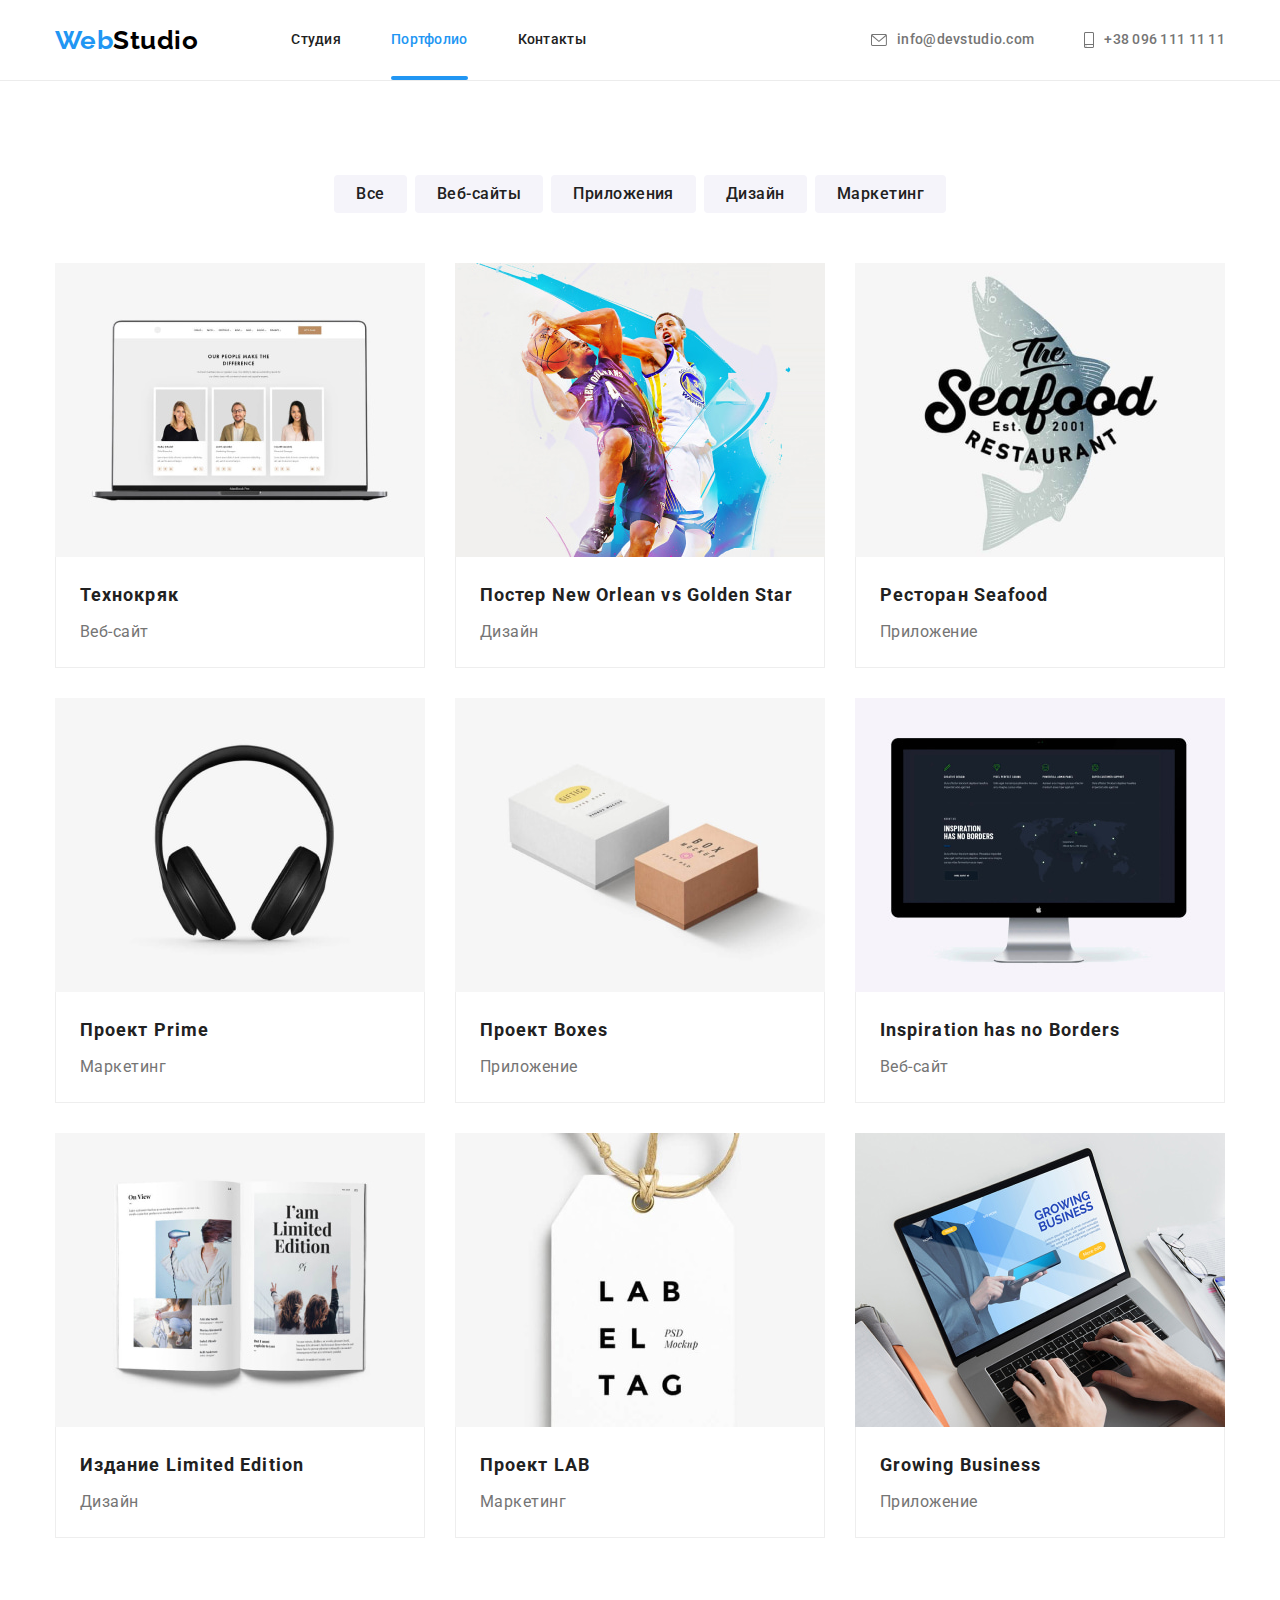
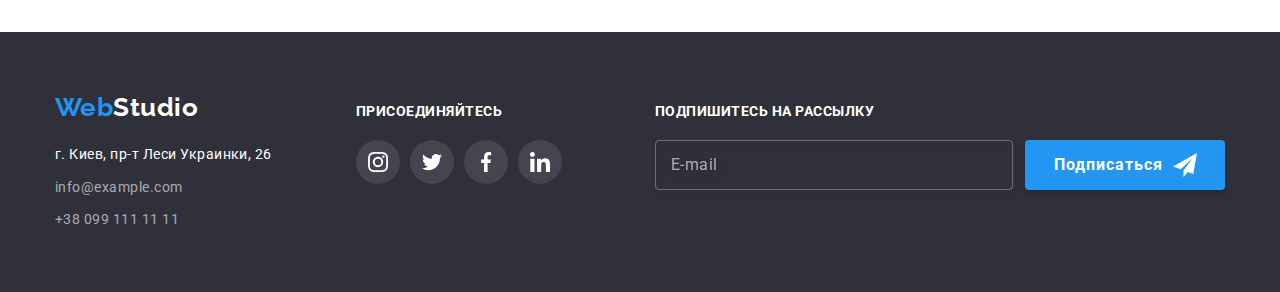
==== commit 67608b0c: "Додає рефакторинг CSS-коду проекту, використовуючи препроцесор SASS" ====
--- a/portfolio.html
+++ b/portfolio.html
@@ -12,7 +12,7 @@
         href="https://fonts.googleapis.com/css2?family=Raleway:wght@700&family=Roboto:wght@400;500;700;900&display=swap"
         rel="stylesheet">
     <link rel="stylesheet" href="https://cdnjs.cloudflare.com/ajax/libs/modern-normalize/1.1.0/modern-normalize.min.css">
-    <link rel="stylesheet" href="./css/styles.css">
+    <link rel="stylesheet" href="./css/main.min.css">
 </head>
 
 <body>
@@ -23,14 +23,14 @@
             <a class="logo" href="./index.html"><span class="logo__accent">Web</span><span
                     class="logo__name">Studio</span></a>
 
-            <ul class="site-nav list">
+            <ul class="site-nav">
                 <li class="site-nav__item"><a class="site-nav__link" href="./index.html">Студия</a></li>
                 <li class="site-nav__item"><a class="site-nav__link site-nav__link--current" href="./portfolio.html">Портфолио</a></li>
                 <li class="site-nav__item"><a class="site-nav__link" href="">Контакты</a></li>
             </ul>
         </nav>
 
-        <ul class="contacts list">
+        <ul class="contacts">
             <li class="contacts__item">
                 <a class="contacts__link" href="mailto:info@devstudio.com"><svg class="contacts__icon" width="16" height="12">
                     <use href="./images/icons.svg#mail"></use>
@@ -49,7 +49,7 @@
     <div class="container">
     <h1 hidden>Портфолио</h1>
     <!-- Фильтр -->
-    <ul class="filter list">
+    <ul class="filter">
         <li class="filter__item">
             <button type="button" class="filter__button">Все</button>
         </li>
@@ -67,9 +67,9 @@
         </li>
     </ul>
     <!-- Портфолио -->
-    <ul class="portfolio list">
+    <ul class="portfolio">
     <li class="portfolio__item"> 
-        <a class="portfolio__link link" href="">
+        <a class="portfolio__link" href="">
             <div class="portfolio__thumb">
           <img class="portfolio__picture" src="./images/techokryak.jpg" alt="Фото команды специалистов" width="370" height="294">
           <div class="portfolio__description">
@@ -85,7 +85,7 @@
     </li>
     
     <li class="portfolio__item">
-        <a class="portfolio__link link" href="">
+        <a class="portfolio__link" href="">
             <div class="portfolio__thumb">
          <img class="portfolio__picture" src="./images/poster.jpg" alt="Баскетболист пытается забрать мяч у противника" width="370" height="294">
         <div class="portfolio__description">
@@ -101,7 +101,7 @@
     </li>
 
     <li class="portfolio__item">
-         <a class="portfolio__link link" href="">
+         <a class="portfolio__link" href="">
             <div class="portfolio__thumb">
           <img class="portfolio__picture" src="./images/seafood.jpg" alt="Логотип ресторана" width="370" height="294">
         <div class="portfolio__description">
@@ -117,7 +117,7 @@
       </li>
 
     <li class="portfolio__item">
-       <a class="portfolio__link link" href="">
+       <a class="portfolio__link" href="">
         <div class="portfolio__thumb">
            <img class="portfolio__picture" src="./images/prime.jpg" alt="Наушники" width="370" height="294">
     <div class="portfolio__description">
@@ -133,7 +133,7 @@
     </li>
 
     <li class="portfolio__item">
-       <a class="portfolio__link link" href="">
+       <a class="portfolio__link" href="">
             <div class="portfolio__thumb">
            <img class="portfolio__picture" src="./images/boxes.jpg" alt="Две коробки белая и коричневая" width="370" height="294">
     <div class="portfolio__description">
@@ -149,7 +149,7 @@
     </li>
 
     <li class="portfolio__item">
-       <a class="portfolio__link link" href="">
+       <a class="portfolio__link" href="">
         <div class="portfolio__thumb">
         <img class="portfolio__picture" src="./images/inspiration.jpg" alt="Монитор компьютера" width="370" height="294">
         <div class="portfolio__description">
@@ -165,7 +165,7 @@
     </li>
 
     <li class="portfolio__item">
-      <a class="portfolio__link link" href="">
+      <a class="portfolio__link" href="">
         <div class="portfolio__thumb">
     <img class="portfolio__picture" src="./images/edition.jpg" alt="Разворот журнала ограниченного тиража" width="370" height="294">
     <div class="portfolio__description">
@@ -181,7 +181,7 @@
     </li>
 
     <li class="portfolio__item">
-         <a class="portfolio__link link" href="">
+         <a class="portfolio__link" href="">
         <div class="portfolio__thumb">
           <img class="portfolio__picture" src="./images/lab.jpg" alt="Бирка с названием проекта" width="370" height="294">
           <div class="portfolio__description">
@@ -197,7 +197,7 @@
     </li>
 
     <li class="portfolio__item">
-       <a class="portfolio__link link" href="">
+       <a class="portfolio__link" href="">
             <div class="portfolio__thumb">
            <img class="portfolio__picture" src="./images/business.jpg" alt="Работа с ноутбуком" width="370" height="294">
     <div class="portfolio__description">
@@ -220,8 +220,8 @@
 <footer class="footer">
     <div class="footer__container container">
         <div>
-            <a class="logo logo--more" href="./index.html"><span class="logo__accent">Web</span><span
-                    class="logo__label">Studio</span></a>
+            <a class="logo logo--footer" href="./index.html"><span class="logo__accent">Web</span><span
+                    class="logo__name logo__name--footer">Studio</span></a>
 
             <address class="footer-contacts">
                 <p class="footer-contacts__address">г. Киев, пр-т Леси Украинки, 26</p>
--- a/css/main.min.css
+++ b/css/main.min.css
@@ -0,0 +1,2 @@
+.site-nav,.contacts,.features__list,.works__list,.team__members,.team__socials,.clients__list,.footer-contacts__list,.footer-socials__list,.filter,.portfolio{padding:0;margin:0;list-style:none}.logo,.portfolio__link{text-decoration:none}.site-nav__link,.site-nav__link--current,.contacts__link{color:#212121;font-weight:500;font-size:14px;line-height:1.14;letter-spacing:0.02em;text-decoration:none}.hero__button,.form-footer__button,.form__button{display:inline-block;min-width:200px;border:0;padding:10px 32px;-webkit-box-shadow:0px 4px 4px rgba(0,0,0,0.15);box-shadow:0px 4px 4px rgba(0,0,0,0.15);border-radius:4px;color:#fff;font-family:Roboto,sans-serif;font-weight:700;font-size:16px;line-height:1.88;letter-spacing:0.06em;background-color:#2196f3;cursor:pointer;-webkit-transition:background-color 250ms cubic-bezier(0.4, 0, 0.2, 1);transition:background-color 250ms cubic-bezier(0.4, 0, 0.2, 1)}.form__input,.form__comment{padding:10px 11px 10px 41px;border:1px solid rgba(33,33,33,0.2);border-radius:4px;outline:none;-webkit-transition:border-color 250ms cubic-bezier(0.4, 0, 0.2, 1);transition:border-color 250ms cubic-bezier(0.4, 0, 0.2, 1)}.features__subtitle,.works__subtitle,.footer-socials__subtitle,.form-footer__subtitle{margin-bottom:10px;color:#212121;font-weight:700;font-size:14px;line-height:1.14;text-transform:uppercase}.works__title,.team__title,.clients__title{margin-bottom:50px;color:#212121;font-weight:700;font-size:36px;line-height:1.17;text-align:center}.form-footer__button,.form__button,.form__label-checkbox,.features__wrapper,.team__socials,.team__socials-link,.clients__link,.footer-socials__list,.footer-socials__link,.form-footer__subscribe{display:-webkit-box;display:-ms-flexbox;display:flex;-webkit-box-align:center;-ms-flex-align:center;align-items:center;-webkit-box-pack:center;-ms-flex-pack:center;justify-content:center}.form-footer__input,.form-footer__input::-webkit-input-placeholder{font-size:16px;line-height:1.25;color:rgba(255,255,255,0.6);letter-spacing:0.03em}.form-footer__input,.form-footer__input:-ms-input-placeholder{font-size:16px;line-height:1.25;color:rgba(255,255,255,0.6);letter-spacing:0.03em}.form-footer__input,.form-footer__input::-ms-input-placeholder{font-size:16px;line-height:1.25;color:rgba(255,255,255,0.6);letter-spacing:0.03em}.form-footer__input,.form-footer__input::placeholder{font-size:16px;line-height:1.25;color:rgba(255,255,255,0.6);letter-spacing:0.03em}body{background-color:#fff;color:#757575;font-family:Roboto,sans-serif;letter-spacing:0.03em}h1,h2,h3,h4,h5,h6,p,ul{margin-top:0}.container{width:1200px;padding-left:15px;padding-right:15px;margin-left:auto;margin-right:auto}.section{padding-top:94px;padding-bottom:94px}.page-header{border-bottom:1px solid #ececec}.header-nav{display:-webkit-box;display:-ms-flexbox;display:flex;-webkit-box-align:center;-ms-flex-align:center;align-items:center}.logo__accent,.logo__name{color:#2196f3;font-family:Raleway,sans-serif;font-weight:700;font-size:26px;line-height:1.19;-webkit-transition:color 250ms cubic-bezier(0.4, 0, 0.2, 1);transition:color 250ms cubic-bezier(0.4, 0, 0.2, 1)}.logo__accent:hover,.logo__accent:focus{color:#000}.logo__name{color:#000}.logo__name:hover,.logo__name:focus{color:#2196f3}.logo--footer{display:inline-block;margin-bottom:20px}.logo__name--footer{color:#fff}.site-nav{display:-webkit-box;display:-ms-flexbox;display:flex;margin-left:93px}.site-nav__item:not(:last-child){margin-right:50px}.site-nav__link,.site-nav__link--current{display:block;padding-top:32px;padding-bottom:32px;-webkit-transition:color 250ms cubic-bezier(0.4, 0, 0.2, 1);transition:color 250ms cubic-bezier(0.4, 0, 0.2, 1)}.site-nav__link:hover,.site-nav__link:focus{color:#2196f3}.site-nav__link--current{position:relative;color:#2196f3}.site-nav__link--current:hover,.site-nav__link--current:focus{color:#212121}.site-nav__link--current::after{content:'';position:absolute;left:0;bottom:0;width:100%;height:4px;background-color:#2196f3;border-radius:2px}.contacts{display:-webkit-box;display:-ms-flexbox;display:flex;margin-left:auto}.contacts__item:not(:last-child){margin-right:50px}.contacts__link{display:-webkit-box;display:-ms-flexbox;display:flex;-webkit-box-align:center;-ms-flex-align:center;align-items:center;padding-top:32px;padding-bottom:32px;color:#757575;-webkit-transition:color 250ms cubic-bezier(0.4, 0, 0.2, 1);transition:color 250ms cubic-bezier(0.4, 0, 0.2, 1)}.contacts__link:hover,.contacts__link:focus{color:#2196f3;fill:#2196f3}.contacts__icon{margin-right:10px;fill:currentColor}.hero{max-width:1600px;height:600px;margin-left:auto;margin-right:auto;background-image:-webkit-gradient(linear, left top, right top, from(rgba(47,48,58,0.4)), to(rgba(47,48,58,0.4))),url("../images/hero.jpg");background-image:linear-gradient(to right, rgba(47,48,58,0.4), rgba(47,48,58,0.4)),url("../images/hero.jpg");background-repeat:no-repeat;background-position:center;background-size:cover;padding-top:200px;padding-bottom:200px;text-align:center;background-color:#c4c4c4}.hero__title{margin-bottom:30px;color:#fff;font-weight:900;font-size:44px;line-height:1.36;text-align:center;letter-spacing:0.06em;text-transform:uppercase}.hero__button:hover,.hero__button:focus{background-color:#188ce8}.form-footer__button:hover,.form-footer__button:focus{background-color:#188ce8}.form-footer__icon{margin-left:10px}.form__button:hover,.form__button:focus{background-color:#188ce8}.form-footer__button{padding:10px 28px 10px 29px}.form__button{padding:10px 55px 10px 56px;margin-right:auto;margin-left:auto}.modal__button{position:absolute;top:8px;right:8px;display:-webkit-box;display:-ms-flexbox;display:flex;background-color:#fff;padding:5px;border:1px solid rgba(0,0,0,0.1);border-radius:50%;cursor:pointer;fill:#000;-webkit-transition:fill 250ms cubic-bezier(0.4, 0, 0.2, 1);transition:fill 250ms cubic-bezier(0.4, 0, 0.2, 1)}.modal__button:hover,.modal__button:focus{fill:#2196f3}.backdrop{position:fixed;top:0;left:0;width:100%;height:100%;background-color:rgba(0,0,0,0.2);opacity:1;-webkit-transition:opacity 250ms cubic-bezier(0.4, 0, 0.2, 1);transition:opacity 250ms cubic-bezier(0.4, 0, 0.2, 1)}.backdrop.is-hidden{opacity:0;pointer-events:none;visibility:hidden;-webkit-transition:opacity 250ms cubic-bezier(0.4, 0, 0.2, 1);transition:opacity 250ms cubic-bezier(0.4, 0, 0.2, 1)}.backdrop.is-hidden .modal{-webkit-transform:translate(-50%, -50%) scale(0.5);transform:translate(-50%, -50%) scale(0.5)}.modal{position:absolute;top:50%;left:50%;padding:40px;min-width:528px;min-height:581px;background-color:#fff;-webkit-box-shadow:0px 1px 3px rgba(0,0,0,0.12),0px 1px 1px rgba(0,0,0,0.14),0px 2px 1px rgba(0,0,0,0.2);box-shadow:0px 1px 3px rgba(0,0,0,0.12),0px 1px 1px rgba(0,0,0,0.14),0px 2px 1px rgba(0,0,0,0.2);border-radius:4px;visibility:visible;-webkit-transform:translate(-50%, -50%) scale(1);transform:translate(-50%, -50%) scale(1);-webkit-transition:-webkit-transform 250ms cubic-bezier(0.4, 0, 0.2, 1);transition:-webkit-transform 250ms cubic-bezier(0.4, 0, 0.2, 1);transition:transform 250ms cubic-bezier(0.4, 0, 0.2, 1);transition:transform 250ms cubic-bezier(0.4, 0, 0.2, 1), -webkit-transform 250ms cubic-bezier(0.4, 0, 0.2, 1)}.modal__title{margin-bottom:12px;font-weight:700;font-size:20px;line-height:1.15;text-align:center;color:#212121}.form{width:448px;margin-left:auto;margin-right:auto}.form__input:focus{border-color:#2196f3}.form__input:focus ~ .form__icon{fill:#2196f3}.form__comment{resize:none;padding:12px 16px}.form__comment::-webkit-input-placeholder{font-size:12px;line-height:1.17;letter-spacing:0.01em;color:rgba(117,117,117,0.5)}.form__comment:-ms-input-placeholder{font-size:12px;line-height:1.17;letter-spacing:0.01em;color:rgba(117,117,117,0.5)}.form__comment::-ms-input-placeholder{font-size:12px;line-height:1.17;letter-spacing:0.01em;color:rgba(117,117,117,0.5)}.form__comment::placeholder{font-size:12px;line-height:1.17;letter-spacing:0.01em;color:rgba(117,117,117,0.5)}.form__comment:focus{border-color:#2196f3}.form__field{position:relative;display:-webkit-box;display:-ms-flexbox;display:flex;-webkit-box-orient:vertical;-webkit-box-direction:normal;-ms-flex-direction:column;flex-direction:column;margin-bottom:10px}.form__field:nth-child(4){margin-bottom:20px}.form__icon{position:absolute;top:50%;left:12px;fill:#212121;-webkit-transition:fill 250ms cubic-bezier(0.4, 0, 0.2, 1);transition:fill 250ms cubic-bezier(0.4, 0, 0.2, 1)}.form__label{margin-bottom:4px;font-size:12px;line-height:1.17;letter-spacing:0.01em}.form__link-contract{color:#2196f3;margin-left:4px}.checkbox{width:1px;height:1px;margin:-1px;border:0;padding:0;clip:rect(0 0 0 0);overflow:hidden}.form__checkbox-bgc{display:inline-block;width:16px;height:15px;margin-right:7px;border:2px solid #212121;border-radius:2px;-webkit-transition:background-color 250ms cubic-bezier(0.4, 0, 0.2, 1);transition:background-color 250ms cubic-bezier(0.4, 0, 0.2, 1)}.form__checkbox{margin-bottom:30px;font-size:14px;line-height:1.71}.form__label-checkbox{position:relative;cursor:pointer}.form__icon-checkbox{position:absolute;top:4px;left:10px;visibility:hidden}.checkbox:checked+.form__checkbox-bgc{border-color:#2196f3;background-color:#2196f3;border-radius:2px}.checkbox:checked ~ .form__icon-checkbox{visibility:visible}.features__list{display:-webkit-box;display:-ms-flexbox;display:flex}.features__item{min-width:270px}.features__item:not(:last-child){margin-right:30px}.features__wrapper{width:270px;height:120px;background-color:#f5f4fa;margin-bottom:30px}.features__text{margin-top:0;margin-bottom:0;font-size:14px;line-height:1.71}.section--works{padding-top:0;padding-bottom:94px}.works__list{display:-webkit-box;display:-ms-flexbox;display:flex}.works__item{position:relative}.works__item:not(:last-child){margin-right:30px}.works__images{display:block;width:100%}.works__description{display:inline-block;content:'';position:absolute;bottom:0;left:0;width:100%;min-height:70px;background-color:rgba(47,48,58,0.8)}.works__subtitle{position:absolute;bottom:27px;left:0;right:0;margin-bottom:0;color:#fff;text-align:center}.team{background-color:#f5f4fa}.team__members{display:-webkit-box;display:-ms-flexbox;display:flex}.team__item{-webkit-box-shadow:0px 1px 3px rgba(0,0,0,0.12),0px 1px 1px rgba(0,0,0,0.14),0px 2px 1px rgba(0,0,0,0.2);box-shadow:0px 1px 3px rgba(0,0,0,0.12),0px 1px 1px rgba(0,0,0,0.14),0px 2px 1px rgba(0,0,0,0.2);border-radius:0px 0px 4px 4px;background-color:#fff}.team__item:not(:last-child){margin-right:30px}.team__photo{display:block;width:100%}.team__name{margin-bottom:10px;color:#212121;font-weight:500;font-size:16px;line-height:1.19;text-align:center}.team__text{font-size:16px;line-height:1.19;text-align:center}.team__desc{padding-top:30px;padding-bottom:30px}.team__socials-item:not(:last-child){margin-right:10px}.team__socials-link{width:44px;height:44px;border-radius:50%;background-color:#fff;color:#afb1b8;-webkit-transition:color 250ms cubic-bezier(0.4, 0, 0.2, 1),background-color 250ms cubic-bezier(0.4, 0, 0.2, 1);transition:color 250ms cubic-bezier(0.4, 0, 0.2, 1),background-color 250ms cubic-bezier(0.4, 0, 0.2, 1)}.team__socials-link:hover,.team__socials-link:focus{color:#fff;background-color:#2196f3}.team__socials-icon{fill:currentColor}.clients__list{display:-webkit-box;display:-ms-flexbox;display:flex}.clients__item:not(:last-child){margin-right:30px}.clients__link{width:170px;height:92px;border:1px solid #afb1b8;border-radius:4px;color:#afb1b8;-webkit-transition:color 250ms cubic-bezier(0.4, 0, 0.2, 1),border 250ms cubic-bezier(0.4, 0, 0.2, 1);transition:color 250ms cubic-bezier(0.4, 0, 0.2, 1),border 250ms cubic-bezier(0.4, 0, 0.2, 1)}.clients__link:hover,.clients__link:focus{color:#2196f3;border:1px solid #2196f3}.clients__logo{fill:currentColor}.footer{padding-top:60px;padding-bottom:60px;background-color:#2f303a}.footer__container{display:-webkit-box;display:-ms-flexbox;display:flex;-webkit-box-align:baseline;-ms-flex-align:baseline;align-items:baseline}.footer-contacts{margin-right:70px;min-width:231px;color:#fff;font-style:normal;font-size:14px;line-height:1.71}.footer-contacts__address{margin-bottom:9px}.footer-contacts__item:not(:last-child){margin-bottom:9px}.footer-contacts__link{color:rgba(255,255,255,0.6);font-style:normal;font-size:14px;line-height:1.71;text-decoration:none;-webkit-transition:color 250ms cubic-bezier(0.4, 0, 0.2, 1);transition:color 250ms cubic-bezier(0.4, 0, 0.2, 1)}.footer-contacts__link:hover,.footer-contacts__link:focus{color:#2196f3}.footer-socials__item{margin-right:93px}.footer-socials__item:not(:last-child){margin-right:10px}.footer-socials__link{width:44px;height:44px;border-radius:50%;background-color:rgba(255,255,255,0.1);color:#fff;-webkit-transition:background-color 250ms cubic-bezier(0.4, 0, 0.2, 1);transition:background-color 250ms cubic-bezier(0.4, 0, 0.2, 1)}.footer-socials__link:hover,.footer-socials__link:focus{background-color:#2196f3}.footer-socials__subtitle{color:#fff;margin-bottom:20px}.footer-socials__icon{fill:currentColor}.form-footer__subtitle{color:#fff;margin-bottom:20px}.form-footer__input{width:358px;padding:14px 15px;margin-right:12px;border:1px solid rgba(255,255,255,0.3);-webkit-filter:drop-shadow(0px 4px 4px rgba(0,0,0,0.15));filter:drop-shadow(0px 4px 4px rgba(0,0,0,0.15));border-radius:4px;background-color:transparent;outline:transparent;-webkit-transition:border-color 250ms cubic-bezier(0.4, 0, 0.2, 1);transition:border-color 250ms cubic-bezier(0.4, 0, 0.2, 1)}.form-footer__input:focus{border-color:#2196f3}.filter{display:-webkit-box;display:-ms-flexbox;display:flex;-webkit-box-pack:center;-ms-flex-pack:center;justify-content:center;margin-bottom:50px}.filter__item:not(:last-child){margin-right:8px}.filter__button{display:inline-block;padding:6px 22px;min-width:73px;border:0;border-radius:4px;color:#212121;background-color:#f5f4fa;font-family:inherit;font-weight:500;font-size:16px;line-height:1.62;letter-spacing:0.03em;cursor:pointer;-webkit-transition:background-color 250ms cubic-bezier(0.4, 0, 0.2, 1),color 250ms cubic-bezier(0.4, 0, 0.2, 1),-webkit-box-shadow 250ms cubic-bezier(0.4, 0, 0.2, 1);transition:background-color 250ms cubic-bezier(0.4, 0, 0.2, 1),color 250ms cubic-bezier(0.4, 0, 0.2, 1),-webkit-box-shadow 250ms cubic-bezier(0.4, 0, 0.2, 1);transition:background-color 250ms cubic-bezier(0.4, 0, 0.2, 1),color 250ms cubic-bezier(0.4, 0, 0.2, 1),box-shadow 250ms cubic-bezier(0.4, 0, 0.2, 1);transition:background-color 250ms cubic-bezier(0.4, 0, 0.2, 1),color 250ms cubic-bezier(0.4, 0, 0.2, 1),box-shadow 250ms cubic-bezier(0.4, 0, 0.2, 1),-webkit-box-shadow 250ms cubic-bezier(0.4, 0, 0.2, 1)}.filter__button:hover,.filter__button:focus{color:#fff;background-color:#188ce8;-webkit-box-shadow:0px 3px 1px rgba(0,0,0,0.1),0px 1px 2px rgba(0,0,0,0.08),0px 2px 2px rgba(0,0,0,0.12);box-shadow:0px 3px 1px rgba(0,0,0,0.1),0px 1px 2px rgba(0,0,0,0.08),0px 2px 2px rgba(0,0,0,0.12)}.portfolio{display:-webkit-box;display:-ms-flexbox;display:flex;-ms-flex-wrap:wrap;flex-wrap:wrap}.portfolio__item{width:370px;margin-right:30px}.portfolio__item:nth-child(3n){margin-right:0}.portfolio__link{display:block;-webkit-transition:-webkit-box-shadow 250ms cubic-bezier(0.4, 0, 0.2, 1);transition:-webkit-box-shadow 250ms cubic-bezier(0.4, 0, 0.2, 1);transition:box-shadow 250ms cubic-bezier(0.4, 0, 0.2, 1);transition:box-shadow 250ms cubic-bezier(0.4, 0, 0.2, 1), -webkit-box-shadow 250ms cubic-bezier(0.4, 0, 0.2, 1)}.portfolio__link:hover,.portfolio__link:focus{-webkit-box-shadow:0px 1px 1px rgba(0,0,0,0.12),0px 4px 4px rgba(0,0,0,0.06),1px 4px 6px rgba(0,0,0,0.16);box-shadow:0px 1px 1px rgba(0,0,0,0.12),0px 4px 4px rgba(0,0,0,0.06),1px 4px 6px rgba(0,0,0,0.16)}.portfolio__link:hover .portfolio__description,.portfolio__link:focus .portfolio__description{-webkit-transform:translateY(0);transform:translateY(0)}.portfolio__picture{display:block;width:100%}.portfolio__subtitle{margin-bottom:4px;color:#212121;font-weight:700;font-size:18px;line-height:2;letter-spacing:0.06em}.portfolio__type{margin-bottom:0;color:#757575;font-size:16px;line-height:1.87}.portfolio__item{margin-bottom:30px}.portfolio__item:nth-last-child(-n+3){margin-bottom:0}.portfolio__part{padding:20px 24px;border-left:1px solid #eee;border-right:1px solid #eee;border-bottom:1px solid #eee}.portfolio__thumb{position:relative;overflow:hidden}.portfolio__description{display:inline-block;content:'';position:absolute;top:0;left:0;width:100%;height:100%;background-color:rgba(33,150,243,0.9);-webkit-transform:translateY(100%);transform:translateY(100%);-webkit-transition:background-color 250ms cubic-bezier(0.4, 0, 0.2, 1),-webkit-transform 250ms cubic-bezier(0.4, 0, 0.2, 1);transition:background-color 250ms cubic-bezier(0.4, 0, 0.2, 1),-webkit-transform 250ms cubic-bezier(0.4, 0, 0.2, 1);transition:background-color 250ms cubic-bezier(0.4, 0, 0.2, 1),transform 250ms cubic-bezier(0.4, 0, 0.2, 1);transition:background-color 250ms cubic-bezier(0.4, 0, 0.2, 1),transform 250ms cubic-bezier(0.4, 0, 0.2, 1),-webkit-transform 250ms cubic-bezier(0.4, 0, 0.2, 1)}.portfolio__text{position:absolute;top:63px;left:24px;margin-bottom:0;font-size:18px;line-height:1.56;color:#fff;-webkit-transition:color 250ms cubic-bezier(0.4, 0, 0.2, 1);transition:color 250ms cubic-bezier(0.4, 0, 0.2, 1)}
+/*# sourceMappingURL=main.min.css.map */